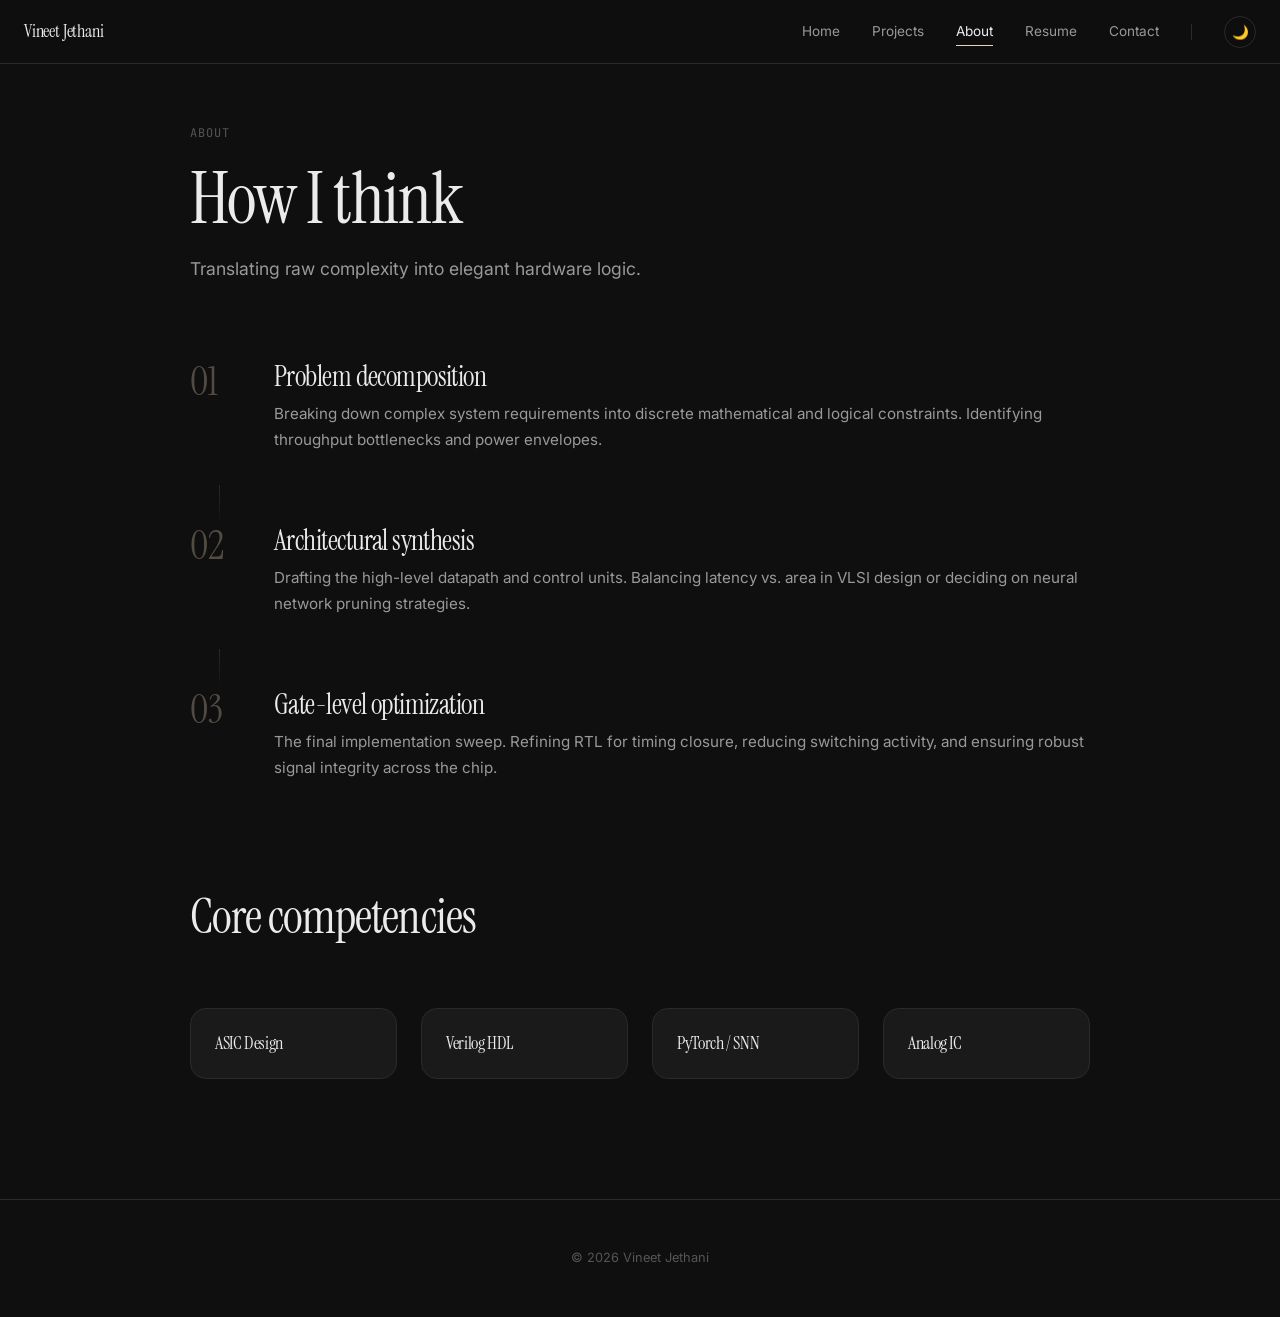
==== about.html @ 2c192f57 "Portfolio website — clean, minimal design with warm editorial aesthetic" ====
<!DOCTYPE html>
<html lang="en">
<head>
    <meta charset="UTF-8">
    <meta name="viewport" content="width=device-width, initial-scale=1.0">
    <title>About — Vineet Jethani</title>
    <meta name="description" content="How Vineet Jethani approaches hardware design — from problem decomposition to gate-level optimization.">
    <link rel="stylesheet" href="index.css">
</head>
<body>

    <!-- Navigation -->
    <nav class="site-nav">
        <a href="index.html" class="nav-name">Vineet Jethani</a>
        <button class="nav-hamburger" aria-label="Menu"><span></span><span></span><span></span></button>
        <div class="nav-links">
            <a href="index.html">Home</a>
            <a href="projects.html">Projects</a>
            <a href="about.html" class="active">About</a>
            <a href="javascript:void(0)" onclick="openResume()">Resume</a>
            <a href="contact.html">Contact</a>
            <div class="nav-divider"></div>
            <button class="theme-toggle" id="theme-icon" onclick="toggleTheme()">🌙</button>
        </div>
    </nav>
    <div class="nav-overlay"></div>

    <main class="container">
        <div class="paper-content" style="max-width: 900px;">

            <div class="page-header reveal">
                <span class="label">About</span>
                <h1>How I think</h1>
                <p>Translating raw complexity into elegant hardware logic.</p>
            </div>

            <!-- Process Steps -->
            <section class="reveal-stagger">
                <div class="step-card reveal">
                    <div class="step-number">01</div>
                    <div class="step-content">
                        <h3>Problem decomposition</h3>
                        <p>Breaking down complex system requirements into discrete mathematical and logical constraints. Identifying throughput bottlenecks and power envelopes.</p>
                    </div>
                </div>

                <div class="step-connector"></div>

                <div class="step-card reveal">
                    <div class="step-number">02</div>
                    <div class="step-content">
                        <h3>Architectural synthesis</h3>
                        <p>Drafting the high-level datapath and control units. Balancing latency vs. area in VLSI design or deciding on neural network pruning strategies.</p>
                    </div>
                </div>

                <div class="step-connector"></div>

                <div class="step-card reveal">
                    <div class="step-number">03</div>
                    <div class="step-content">
                        <h3>Gate-level optimization</h3>
                        <p>The final implementation sweep. Refining RTL for timing closure, reducing switching activity, and ensuring robust signal integrity across the chip.</p>
                    </div>
                </div>
            </section>

            <!-- Competencies -->
            <section class="mt-section">
                <div class="section-header reveal">
                    <h2>Core competencies</h2>
                </div>
                <div class="grid grid-2 reveal-stagger" style="grid-template-columns: repeat(auto-fit, minmax(180px, 1fr));">
                    <div class="card reveal" style="padding: 24px;">
                        <h4>ASIC Design</h4>
                    </div>
                    <div class="card reveal" style="padding: 24px;">
                        <h4>Verilog HDL</h4>
                    </div>
                    <div class="card reveal" style="padding: 24px;">
                        <h4>PyTorch / SNN</h4>
                    </div>
                    <div class="card reveal" style="padding: 24px;">
                        <h4>Analog IC</h4>
                    </div>
                </div>
            </section>

        </div>
    </main>

    <!-- Footer -->
    <footer class="site-footer">
        <div class="container">
            <p>© 2026 Vineet Jethani</p>
        </div>
    </footer>

    <!-- Back to Top -->
    <button id="back-to-top" title="Back to Top">↑</button>

    <!-- Resume Modal -->
    <div id="resume-modal" class="modal-overlay" onclick="closeResume()">
        <div class="modal-content" onclick="event.stopPropagation()">
            <div class="modal-header">
                <h2>Resume</h2>
                <button class="close-modal" onclick="closeResume()">&times;</button>
            </div>
            <div class="modal-body">
                <aside class="resume-sidebar">
                    <div class="metric-card">
                        <div class="metric-label">University</div>
                        <div class="metric-value">NIT Surat</div>
                    </div>
                    <div class="metric-card">
                        <div class="metric-label">GPA</div>
                        <div class="metric-value">8.10 CGPA</div>
                    </div>
                    <div class="metric-card">
                        <div class="metric-label">Focus Areas</div>
                        <div class="metric-value">VLSI, Hardware ML, Neuromorphic SNN</div>
                    </div>
                    <div style="flex-grow: 1;"></div>
                    <div style="display: flex; flex-direction: column; gap: 10px;">
                        <button class="resume-btn btn-primary-modal" onclick="window.open('Vineet_Jethani.pdf')">Download PDF</button>
                        <button class="resume-btn btn-outline" onclick="window.print()">Print</button>
                    </div>
                </aside>
                <section class="resume-viewer" id="resume-viewer">
                    <div class="resume-loader" id="resume-loader">
                        <div class="loader-ring"></div>
                        <div class="loader-text" id="loader-status">Loading...</div>
                    </div>
                    <iframe src="Vineet_Jethani.pdf"></iframe>
                </section>
            </div>
        </div>
    </div>

    <script src="script.js"></script>
</body>
</html>
---- index.css ----
@import url('https://fonts.googleapis.com/css2?family=Instrument+Serif:ital@0;1&family=Inter:wght@300;400;500;600&family=JetBrains+Mono:wght@400;500&display=swap');

/* ==========================================================================
   DESIGN TOKENS
   ========================================================================== */
:root {
    --bg: #0f0f0f;
    --bg-elevated: #1a1a1a;
    --bg-subtle: #242424;
    --text: #ebebeb;
    --text-secondary: #999999;
    --text-muted: #555555;
    --accent: #e8d5b7;
    --accent-hover: #f0e2cc;
    --border: #2a2a2a;

    --font-heading: 'Instrument Serif', Georgia, serif;
    --font-body: 'Inter', -apple-system, sans-serif;
    --font-mono: 'JetBrains Mono', monospace;

    --ease-out: cubic-bezier(0.16, 1, 0.3, 1);
    --ease-smooth: cubic-bezier(0.4, 0, 0.2, 1);

    --max-width: 1200px;
    --gutter: 24px;
}

[data-theme="light"] {
    --bg: #f5f0eb;
    --bg-elevated: #ffffff;
    --bg-subtle: #e8e2db;
    --text: #1a1a1a;
    --text-secondary: #666666;
    --text-muted: #999999;
    --accent: #8b6f4e;
    --accent-hover: #6d5639;
    --border: #ddd5cb;
}

/* ==========================================================================
   RESET & BASE
   ========================================================================== */
*, *::before, *::after {
    margin: 0;
    padding: 0;
    box-sizing: border-box;
}

html {
    scroll-behavior: smooth;
    font-size: 16px;
    -webkit-font-smoothing: antialiased;
    -moz-osx-font-smoothing: grayscale;
}

body {
    background-color: var(--bg);
    color: var(--text);
    font-family: var(--font-body);
    line-height: 1.6;
    overflow-x: hidden;
    transition: background-color 0.5s var(--ease-smooth), color 0.5s var(--ease-smooth);
}

a {
    color: var(--accent);
    text-decoration: none;
    transition: color 0.3s var(--ease-smooth);
}

a:hover {
    color: var(--accent-hover);
}

img {
    max-width: 100%;
    display: block;
}

/* ==========================================================================
   LAYOUT
   ========================================================================== */
.container {
    max-width: var(--max-width);
    margin: 0 auto;
    padding: 0 var(--gutter);
}

.page-section {
    padding: clamp(80px, 12vh, 140px) 0;
}

.page-header {
    margin-bottom: clamp(48px, 6vw, 80px);
}

.page-header .label {
    font-family: var(--font-mono);
    font-size: 0.75rem;
    letter-spacing: 0.08em;
    text-transform: uppercase;
    color: var(--text-muted);
    margin-bottom: 16px;
    display: block;
}

.page-header h1 {
    font-family: var(--font-heading);
    font-size: clamp(2.5rem, 6vw, 4.5rem);
    font-weight: 400;
    line-height: 1.1;
    letter-spacing: -0.02em;
    color: var(--text);
}

.page-header p {
    font-size: 1.1rem;
    color: var(--text-secondary);
    margin-top: 16px;
    max-width: 560px;
    line-height: 1.7;
}

/* ==========================================================================
   GRID
   ========================================================================== */
.grid {
    display: grid;
    gap: clamp(16px, 2vw, 24px);
}

.grid-2 { grid-template-columns: repeat(2, 1fr); }
.grid-3 { grid-template-columns: repeat(3, 1fr); }
.grid-12 { grid-template-columns: repeat(12, 1fr); }

.col-span-4 { grid-column: span 4; }
.col-span-5 { grid-column: span 5; }
.col-span-6 { grid-column: span 6; }
.col-span-7 { grid-column: span 7; }
.col-span-8 { grid-column: span 8; }
.col-span-12 { grid-column: span 12; }

@media (max-width: 768px) {
    .grid-2, .grid-3 { grid-template-columns: 1fr; }
    .grid-12 { grid-template-columns: 1fr; }
    [class*="col-span-"] { grid-column: span 1; }
}

/* ==========================================================================
   TYPOGRAPHY
   ========================================================================== */
h1, h2, h3, h4 {
    font-family: var(--font-heading);
    font-weight: 400;
    line-height: 1.15;
    letter-spacing: -0.02em;
}

h2 {
    font-size: clamp(2rem, 4vw, 3rem);
}

h3 {
    font-size: clamp(1.3rem, 2.5vw, 1.75rem);
}

h4 {
    font-size: 1.15rem;
}

.mono {
    font-family: var(--font-mono);
    font-size: 0.8rem;
    letter-spacing: 0.02em;
}

/* ==========================================================================
   NAVIGATION — Fixed top bar
   ========================================================================== */
.site-nav {
    position: fixed;
    top: 0;
    left: 0;
    right: 0;
    z-index: 1000;
    padding: 0 var(--gutter);
    height: 64px;
    display: flex;
    align-items: center;
    justify-content: space-between;
    background: rgba(15, 15, 15, 0.85);
    backdrop-filter: blur(12px);
    -webkit-backdrop-filter: blur(12px);
    border-bottom: 1px solid var(--border);
    transition: background 0.5s var(--ease-smooth), border-color 0.5s var(--ease-smooth);
}

[data-theme="light"] .site-nav {
    background: rgba(245, 240, 235, 0.85);
}

.nav-name {
    font-family: var(--font-heading);
    font-size: 1.15rem;
    color: var(--text);
    text-decoration: none;
    letter-spacing: -0.01em;
}

.nav-name:hover {
    color: var(--text);
}

.nav-links {
    display: flex;
    align-items: center;
    gap: 32px;
}

.nav-links a {
    font-size: 0.85rem;
    color: var(--text-secondary);
    text-decoration: none;
    position: relative;
    padding: 4px 0;
    transition: color 0.3s var(--ease-smooth);
}

.nav-links a::after {
    content: '';
    position: absolute;
    bottom: 0;
    left: 0;
    width: 0;
    height: 1px;
    background: var(--accent);
    transition: width 0.4s var(--ease-out);
}

.nav-links a:hover,
.nav-links a.active {
    color: var(--text);
}

.nav-links a:hover::after,
.nav-links a.active::after {
    width: 100%;
}

.nav-divider {
    width: 1px;
    height: 16px;
    background: var(--border);
}

.theme-toggle {
    background: none;
    border: 1px solid var(--border);
    color: var(--text-secondary);
    width: 32px;
    height: 32px;
    border-radius: 50%;
    cursor: pointer;
    display: flex;
    align-items: center;
    justify-content: center;
    font-size: 0.85rem;
    transition: border-color 0.3s, color 0.3s;
}

.theme-toggle:hover {
    border-color: var(--accent);
    color: var(--text);
}

/* Hamburger button */
.nav-hamburger {
    display: none;
    background: none;
    border: none;
    cursor: pointer;
    padding: 8px;
    z-index: 1002;
}

.nav-hamburger span {
    display: block;
    width: 20px;
    height: 2px;
    background: var(--text);
    margin: 5px 0;
    transition: transform 0.3s var(--ease-out), opacity 0.3s;
    border-radius: 2px;
}

.nav-hamburger.active span:nth-child(1) {
    transform: rotate(45deg) translate(5px, 5px);
}
.nav-hamburger.active span:nth-child(2) {
    opacity: 0;
}
.nav-hamburger.active span:nth-child(3) {
    transform: rotate(-45deg) translate(5px, -5px);
}

/* Mobile nav */
@media (max-width: 768px) {
    .nav-hamburger {
        display: block;
    }

    .nav-links {
        position: fixed;
        top: 0;
        right: -100%;
        width: 280px;
        height: 100vh;
        background: var(--bg);
        border-left: 1px solid var(--border);
        flex-direction: column;
        align-items: flex-start;
        padding: 80px 32px 32px;
        gap: 0;
        transition: right 0.4s var(--ease-out);
        z-index: 1001;
    }

    .nav-links.open {
        right: 0;
    }

    .nav-links a {
        font-size: 1rem;
        padding: 14px 0;
        width: 100%;
        border-bottom: 1px solid var(--border);
    }

    .nav-links a::after {
        display: none;
    }

    .nav-divider {
        display: none;
    }

    .theme-toggle {
        margin-top: 16px;
    }

    /* Overlay */
    .nav-overlay {
        position: fixed;
        inset: 0;
        background: rgba(0, 0, 0, 0.5);
        z-index: 1000;
        opacity: 0;
        pointer-events: none;
        transition: opacity 0.3s;
    }

    .nav-overlay.active {
        opacity: 1;
        pointer-events: auto;
    }
}

/* ==========================================================================
   CARDS
   ========================================================================== */
.card {
    background: var(--bg-elevated);
    border: 1px solid var(--border);
    border-radius: 16px;
    padding: clamp(24px, 3vw, 40px);
    transition: border-color 0.4s var(--ease-smooth), transform 0.5s var(--ease-out), box-shadow 0.4s var(--ease-smooth);
    position: relative;
}

.card:hover {
    border-color: var(--accent);
    transform: translateY(-4px);
    box-shadow: 0 20px 60px rgba(0, 0, 0, 0.15);
}

.card-link {
    text-decoration: none;
    color: inherit;
    display: block;
}

.card-link:hover {
    color: inherit;
}

.card .card-label {
    font-family: var(--font-mono);
    font-size: 0.7rem;
    letter-spacing: 0.08em;
    text-transform: uppercase;
    color: var(--text-muted);
    margin-bottom: 16px;
}

.card h3 {
    margin-bottom: 12px;
}

.card p {
    color: var(--text-secondary);
    font-size: 0.95rem;
    line-height: 1.7;
}

.card-arrow {
    display: inline-flex;
    align-items: center;
    gap: 6px;
    font-size: 0.85rem;
    color: var(--accent);
    margin-top: 24px;
    transition: gap 0.3s var(--ease-out);
}

.card:hover .card-arrow {
    gap: 12px;
}

/* Featured card (large) */
.card-featured {
    min-height: 400px;
    display: flex;
    flex-direction: column;
    justify-content: flex-end;
}

/* Stat row inside cards */
.stat-row {
    display: flex;
    gap: clamp(24px, 3vw, 48px);
    margin-top: 24px;
    padding-top: 20px;
    border-top: 1px solid var(--border);
}

.stat-item {
    display: flex;
    flex-direction: column;
    gap: 4px;
}

.stat-label {
    font-family: var(--font-mono);
    font-size: 0.65rem;
    letter-spacing: 0.08em;
    text-transform: uppercase;
    color: var(--text-muted);
}

.stat-value {
    font-family: var(--font-mono);
    font-size: 0.85rem;
    color: var(--accent);
}

/* ==========================================================================
   PROFILE
   ========================================================================== */
.profile-image {
    width: 100%;
    aspect-ratio: 1;
    border-radius: 16px;
    overflow: hidden;
    border: 1px solid var(--border);
}

.profile-image img {
    width: 100%;
    height: 100%;
    object-fit: cover;
    transition: transform 0.8s var(--ease-out), filter 0.6s var(--ease-smooth);
    filter: grayscale(30%);
}

.profile-image:hover img {
    transform: scale(1.05);
    filter: grayscale(0%);
}

/* ==========================================================================
   HERO (Index page)
   ========================================================================== */
.hero {
    min-height: 100vh;
    display: flex;
    align-items: center;
    padding-top: 64px; /* nav height */
}

.hero-content {
    width: 100%;
}

.hero h1 {
    font-family: var(--font-heading);
    font-size: clamp(3rem, 8vw, 5.5rem);
    font-weight: 400;
    line-height: 1.05;
    letter-spacing: -0.03em;
    margin-bottom: 24px;
}

.hero h1 em {
    font-style: italic;
    color: var(--accent);
}

.hero-subtitle {
    font-size: 1.15rem;
    color: var(--text-secondary);
    max-width: 480px;
    line-height: 1.7;
    margin-bottom: 40px;
}

.hero-meta {
    display: flex;
    gap: clamp(32px, 4vw, 64px);
    flex-wrap: wrap;
}

.hero-meta-item {
    display: flex;
    flex-direction: column;
    gap: 4px;
}

.hero-meta-label {
    font-family: var(--font-mono);
    font-size: 0.7rem;
    letter-spacing: 0.06em;
    text-transform: uppercase;
    color: var(--text-muted);
}

.hero-meta-value {
    font-size: 0.95rem;
    color: var(--text);
}

.hero-meta-value a {
    color: var(--accent);
    text-decoration: underline;
    text-underline-offset: 3px;
}

/* ==========================================================================
   SECTION HEADERS
   ========================================================================== */
.section-header {
    margin-bottom: clamp(40px, 5vw, 64px);
}

.section-header h2 {
    font-family: var(--font-heading);
    margin-bottom: 8px;
}

.section-header p {
    color: var(--text-secondary);
    max-width: 480px;
}

/* Section divider */
.section-divider {
    width: 0;
    height: 1px;
    background: var(--border);
    margin: 0 auto;
    transition: width 1.2s var(--ease-out);
}

.section-divider.visible {
    width: 100%;
}

/* ==========================================================================
   SCROLL REVEAL ANIMATIONS
   ========================================================================== */
.reveal {
    opacity: 0;
    transform: translateY(30px);
    transition: opacity 0.8s var(--ease-out), transform 0.8s var(--ease-out);
}

.reveal.visible {
    opacity: 1;
    transform: translateY(0);
}

/* Stagger children */
.reveal-stagger > .reveal:nth-child(1) { transition-delay: 0s; }
.reveal-stagger > .reveal:nth-child(2) { transition-delay: 0.1s; }
.reveal-stagger > .reveal:nth-child(3) { transition-delay: 0.2s; }
.reveal-stagger > .reveal:nth-child(4) { transition-delay: 0.3s; }
.reveal-stagger > .reveal:nth-child(5) { transition-delay: 0.4s; }
.reveal-stagger > .reveal:nth-child(6) { transition-delay: 0.5s; }

/* Hero text scramble container */
.scramble-text {
    display: inline-block;
}

/* ==========================================================================
   CTA / BUTTONS
   ========================================================================== */
.btn {
    display: inline-flex;
    align-items: center;
    gap: 8px;
    font-family: var(--font-body);
    font-size: 0.9rem;
    font-weight: 500;
    padding: 14px 32px;
    border-radius: 100px;
    border: 1px solid var(--border);
    background: transparent;
    color: var(--text);
    cursor: pointer;
    text-decoration: none;
    transition: all 0.4s var(--ease-out);
}

.btn:hover {
    border-color: var(--accent);
    color: var(--accent);
    transform: translateY(-2px);
}

.btn-primary {
    background: var(--accent);
    border-color: var(--accent);
    color: #0f0f0f;
}

.btn-primary:hover {
    background: var(--accent-hover);
    border-color: var(--accent-hover);
    color: #0f0f0f;
    transform: translateY(-2px);
}

/* ==========================================================================
   CONTACT FORM
   ========================================================================== */
.contact-grid {
    display: grid;
    grid-template-columns: 1fr 1.5fr;
    gap: clamp(40px, 5vw, 80px);
    align-items: start;
}

@media (max-width: 768px) {
    .contact-grid { grid-template-columns: 1fr; }
}

.contact-links {
    display: flex;
    flex-direction: column;
    gap: 16px;
}

.contact-link {
    display: flex;
    align-items: center;
    gap: 12px;
    color: var(--text-secondary);
    font-size: 0.9rem;
    padding: 12px 0;
    border-bottom: 1px solid var(--border);
    transition: color 0.3s, border-color 0.3s;
}

.contact-link:hover {
    color: var(--accent);
    border-color: var(--accent);
}

.contact-link svg {
    width: 18px;
    height: 18px;
    fill: currentColor;
    flex-shrink: 0;
}

.contact-form {
    display: flex;
    flex-direction: column;
    gap: 16px;
}

.contact-form input,
.contact-form textarea {
    background: var(--bg-elevated);
    border: 1px solid var(--border);
    border-radius: 12px;
    padding: 16px 20px;
    font-family: var(--font-body);
    font-size: 0.9rem;
    color: var(--text);
    outline: none;
    transition: border-color 0.3s var(--ease-smooth);
    width: 100%;
}

.contact-form input::placeholder,
.contact-form textarea::placeholder {
    color: var(--text-muted);
}

.contact-form input:focus,
.contact-form textarea:focus {
    border-color: var(--accent);
}

.contact-form textarea {
    min-height: 140px;
    resize: vertical;
}

.contact-form button {
    align-self: flex-start;
}

/* ==========================================================================
   FOOTER
   ========================================================================== */
.site-footer {
    padding: 48px 0;
    border-top: 1px solid var(--border);
    text-align: center;
}

.site-footer p {
    font-size: 0.8rem;
    color: var(--text-muted);
}

/* ==========================================================================
   MODAL (Resume)
   ========================================================================== */
.modal-overlay {
    position: fixed;
    inset: 0;
    background: rgba(0, 0, 0, 0.7);
    backdrop-filter: blur(8px);
    z-index: 3000;
    display: grid;
    place-items: center;
    opacity: 0;
    pointer-events: none;
    transition: opacity 0.4s var(--ease-smooth);
}

.modal-overlay.active {
    opacity: 1;
    pointer-events: auto;
}

.modal-content {
    background: var(--bg);
    width: 92vw;
    max-width: 1100px;
    height: 85vh;
    border-radius: 16px;
    border: 1px solid var(--border);
    display: flex;
    flex-direction: column;
    overflow: hidden;
    transform: scale(0.96) translateY(20px);
    transition: transform 0.5s var(--ease-out);
}

.modal-overlay.active .modal-content {
    transform: scale(1) translateY(0);
}

.modal-header {
    padding: 20px 28px;
    border-bottom: 1px solid var(--border);
    display: flex;
    justify-content: space-between;
    align-items: center;
}

.modal-header h2 {
    font-size: 1.1rem;
    font-family: var(--font-heading);
}

.close-modal {
    background: none;
    border: none;
    color: var(--text-secondary);
    font-size: 1.5rem;
    cursor: pointer;
    padding: 4px 8px;
    transition: color 0.3s;
}

.close-modal:hover {
    color: var(--text);
}

.modal-body {
    flex: 1;
    display: flex;
    overflow: hidden;
}

.resume-sidebar {
    width: 280px;
    padding: 28px;
    border-right: 1px solid var(--border);
    background: var(--bg-elevated);
    display: flex;
    flex-direction: column;
    gap: 20px;
}

.metric-card {
    display: flex;
    flex-direction: column;
    gap: 4px;
}

.metric-label {
    font-family: var(--font-mono);
    font-size: 0.65rem;
    letter-spacing: 0.06em;
    text-transform: uppercase;
    color: var(--text-muted);
}

.metric-value {
    font-size: 0.95rem;
    color: var(--text);
}

.resume-viewer {
    flex: 1;
    background: var(--bg-subtle);
    position: relative;
}

.resume-viewer iframe {
    width: 100%;
    height: 100%;
    border: none;
}

.resume-loader {
    position: absolute;
    inset: 0;
    display: flex;
    flex-direction: column;
    align-items: center;
    justify-content: center;
    gap: 16px;
    background: var(--bg-subtle);
    z-index: 2;
    transition: opacity 0.5s;
}

.loader-ring {
    width: 32px;
    height: 32px;
    border: 2px solid var(--border);
    border-top-color: var(--accent);
    border-radius: 50%;
    animation: spin 0.8s linear infinite;
}

@keyframes spin {
    to { transform: rotate(360deg); }
}

.loader-text {
    font-family: var(--font-mono);
    font-size: 0.75rem;
    color: var(--text-muted);
}

.resume-btn {
    padding: 12px 20px;
    border-radius: 10px;
    font-family: var(--font-body);
    font-size: 0.85rem;
    cursor: pointer;
    transition: all 0.3s;
    width: 100%;
    text-align: center;
}

.btn-primary-modal {
    background: var(--accent);
    border: 1px solid var(--accent);
    color: #0f0f0f;
}

.btn-primary-modal:hover {
    background: var(--accent-hover);
}

.btn-outline {
    background: transparent;
    border: 1px solid var(--border);
    color: var(--text-secondary);
}

.btn-outline:hover {
    border-color: var(--accent);
    color: var(--text);
}

@media (max-width: 800px) {
    .modal-body { flex-direction: column-reverse; }
    .resume-sidebar { width: 100%; height: auto; border-right: none; border-top: 1px solid var(--border); }
}

/* ==========================================================================
   BACK TO TOP
   ========================================================================== */
#back-to-top {
    position: fixed;
    bottom: 32px;
    right: 32px;
    z-index: 900;
    background: var(--bg-elevated);
    border: 1px solid var(--border);
    color: var(--text-secondary);
    width: 44px;
    height: 44px;
    border-radius: 50%;
    cursor: pointer;
    font-size: 1rem;
    display: flex;
    align-items: center;
    justify-content: center;
    opacity: 0;
    transform: translateY(10px);
    transition: opacity 0.4s, transform 0.4s, border-color 0.3s;
    pointer-events: none;
}

#back-to-top.visible {
    opacity: 1;
    transform: translateY(0);
    pointer-events: auto;
}

#back-to-top:hover {
    border-color: var(--accent);
    color: var(--text);
}

/* ==========================================================================
   PAPER/PROJECT DETAIL PAGES
   ========================================================================== */
.paper-content {
    max-width: 800px;
    margin: 0 auto;
    padding-top: calc(64px + 60px);
    padding-bottom: 120px;
}

.paper-content .back-link {
    font-size: 0.85rem;
    color: var(--text-muted);
    margin-bottom: 40px;
    display: inline-block;
    transition: color 0.3s;
}

.paper-content .back-link:hover {
    color: var(--accent);
}

.paper-header {
    margin-bottom: 56px;
}

.paper-header h1 {
    font-family: var(--font-heading);
    font-size: clamp(2.2rem, 5vw, 3.2rem);
    font-weight: 400;
    line-height: 1.1;
    margin-bottom: 16px;
}

.paper-header p {
    color: var(--text-secondary);
    font-size: 1rem;
}

.paper-section {
    margin-bottom: 48px;
}

.paper-section h2 {
    font-family: var(--font-heading);
    font-size: 1.35rem;
    margin-bottom: 20px;
    padding-bottom: 12px;
    border-bottom: 1px solid var(--border);
    color: var(--text);
}

.paper-section p {
    font-size: 1.05rem;
    line-height: 1.8;
    color: var(--text-secondary);
    margin-bottom: 16px;
}

/* Data table */
.data-table {
    width: 100%;
    border-collapse: collapse;
    margin-top: 24px;
}

.data-table th,
.data-table td {
    text-align: left;
    padding: 14px 0;
    border-bottom: 1px solid var(--border);
    font-size: 0.9rem;
}

.data-table th {
    font-family: var(--font-mono);
    font-size: 0.7rem;
    letter-spacing: 0.06em;
    text-transform: uppercase;
    color: var(--text-muted);
}

.data-table .highlight {
    color: var(--accent);
}

/* Diagram box */
.diagram-box {
    background: var(--bg-elevated);
    border: 1px solid var(--border);
    border-radius: 12px;
    padding: 40px;
    text-align: center;
    margin-bottom: 24px;
}

.diagram-label {
    font-family: var(--font-mono);
    font-size: 0.7rem;
    color: var(--text-muted);
    margin-bottom: 24px;
}

.diagram-flow {
    display: flex;
    justify-content: center;
    align-items: center;
    gap: 16px;
    flex-wrap: wrap;
}

.diagram-node {
    padding: 14px 20px;
    border: 1px solid var(--border);
    border-radius: 8px;
    font-size: 0.85rem;
    color: var(--text-secondary);
}

.diagram-node.active {
    border-color: var(--accent);
    color: var(--accent);
}

.diagram-connector {
    width: 32px;
    height: 1px;
    background: var(--border);
}

/* Result cards (small stat cards) */
.result-cards {
    display: grid;
    grid-template-columns: repeat(auto-fit, minmax(150px, 1fr));
    gap: 16px;
}

.result-card {
    background: var(--bg-elevated);
    border: 1px solid var(--border);
    border-radius: 12px;
    padding: 20px;
    text-align: center;
}

.result-card .label {
    font-family: var(--font-mono);
    font-size: 0.6rem;
    letter-spacing: 0.06em;
    text-transform: uppercase;
    color: var(--text-muted);
    margin-bottom: 8px;
}

.result-card .value {
    font-size: 1.3rem;
    color: var(--accent);
    font-family: var(--font-heading);
}

/* ==========================================================================
   PUBLICATIONS
   ========================================================================== */
.pub-card {
    border-left: 2px solid var(--accent);
    padding-left: clamp(20px, 3vw, 40px);
    margin-bottom: 48px;
}

.pub-meta {
    font-family: var(--font-mono);
    font-size: 0.75rem;
    color: var(--text-muted);
    text-transform: uppercase;
    letter-spacing: 0.04em;
    margin-bottom: 12px;
}

.pub-title {
    font-family: var(--font-heading);
    font-size: 1.4rem;
    margin-bottom: 12px;
}

.pub-abstract {
    color: var(--text-secondary);
    font-size: 0.95rem;
    line-height: 1.7;
    margin-bottom: 16px;
}

.pub-actions {
    display: flex;
    gap: 16px;
    align-items: center;
}

.pub-actions a,
.pub-actions button {
    font-size: 0.8rem;
}

.bibtex-btn {
    background: none;
    border: 1px solid var(--border);
    color: var(--text-muted);
    padding: 6px 14px;
    border-radius: 6px;
    font-family: var(--font-mono);
    font-size: 0.7rem;
    cursor: pointer;
    transition: all 0.3s;
}

.bibtex-btn:hover {
    border-color: var(--accent);
    color: var(--accent);
}

/* ==========================================================================
   SKILLS
   ========================================================================== */
.skill-group {
    margin-bottom: 40px;
}

.skill-group h2 {
    font-family: var(--font-heading);
    font-size: 1.25rem;
    margin-bottom: 20px;
    padding-left: 16px;
    border-left: 2px solid var(--accent);
}

.skill-tags {
    display: flex;
    flex-wrap: wrap;
    gap: 10px;
}

.skill-tag {
    background: var(--bg-elevated);
    border: 1px solid var(--border);
    padding: 10px 20px;
    border-radius: 8px;
    font-size: 0.85rem;
    color: var(--text-secondary);
    transition: border-color 0.3s, color 0.3s, transform 0.3s;
}

.skill-tag:hover {
    border-color: var(--accent);
    color: var(--text);
    transform: translateY(-2px);
}

/* ==========================================================================
   ABOUT / PROCESS STEPS
   ========================================================================== */
.step-card {
    display: grid;
    grid-template-columns: 60px 1fr;
    gap: 24px;
    align-items: start;
    margin-bottom: 32px;
}

.step-number {
    font-family: var(--font-heading);
    font-size: 2.5rem;
    color: var(--accent);
    opacity: 0.3;
    line-height: 1;
}

.step-content h3 {
    margin-bottom: 8px;
}

.step-content p {
    color: var(--text-secondary);
    font-size: 0.95rem;
    line-height: 1.7;
}

.step-connector {
    width: 1px;
    height: 40px;
    background: linear-gradient(to bottom, var(--border), transparent);
    margin-left: 29px;
}

/* ==========================================================================
   ARCHITECTURE NODES
   ========================================================================== */
.arch-nodes {
    display: flex;
    flex-wrap: wrap;
    justify-content: center;
    gap: 20px;
    padding: 60px 20px;
}

.arch-node {
    background: var(--bg-elevated);
    border: 1px solid var(--border);
    border-radius: 12px;
    padding: 24px 32px;
    text-align: center;
    transition: border-color 0.3s, transform 0.4s var(--ease-out);
    min-width: 160px;
}

.arch-node:hover {
    border-color: var(--accent);
    transform: translateY(-4px);
}

.arch-node .node-label {
    font-family: var(--font-mono);
    font-size: 0.6rem;
    text-transform: uppercase;
    letter-spacing: 0.06em;
    color: var(--text-muted);
    margin-bottom: 8px;
}

.arch-connector {
    display: flex;
    align-items: center;
    color: var(--border);
    font-size: 1.2rem;
}

/* ==========================================================================
   LAB EXPERIMENTS
   ========================================================================== */
.lab-card {
    background: var(--bg-elevated);
    border: 1px solid var(--border);
    border-radius: 12px;
    padding: 28px;
    transition: border-color 0.3s, transform 0.4s var(--ease-out);
}

.lab-card:hover {
    border-color: var(--accent);
    transform: translateY(-4px);
}

.lab-status {
    font-family: var(--font-mono);
    font-size: 0.65rem;
    text-transform: uppercase;
    letter-spacing: 0.06em;
    color: var(--accent);
    margin-bottom: 10px;
}

.lab-card h4 {
    margin-bottom: 8px;
}

.lab-card p {
    font-size: 0.9rem;
    color: var(--text-secondary);
    line-height: 1.6;
}

/* ==========================================================================
   CALLOUT SECTION (Philosophy quote)
   ========================================================================== */
.callout {
    text-align: center;
    padding: clamp(60px, 8vw, 100px) clamp(20px, 4vw, 60px);
    border: 1px dashed var(--border);
    border-radius: 16px;
    max-width: 800px;
    margin: 0 auto;
}

.callout h2 {
    font-family: var(--font-heading);
    font-size: clamp(1.8rem, 3.5vw, 2.5rem);
    margin-bottom: 16px;
    font-style: italic;
}

.callout p {
    color: var(--text-secondary);
    font-size: 1.05rem;
    line-height: 1.7;
    max-width: 600px;
    margin: 0 auto 24px;
}

/* ==========================================================================
   EXPERIENCE TIMELINE
   ========================================================================== */
.timeline {
    position: relative;
    padding-left: 32px;
}

.timeline::before {
    content: '';
    position: absolute;
    left: 0;
    top: 8px;
    bottom: 8px;
    width: 1px;
    background: var(--border);
}

.timeline-item {
    position: relative;
    padding-bottom: 36px;
}

.timeline-item:last-child {
    padding-bottom: 0;
}

.timeline-item::before {
    content: '';
    position: absolute;
    left: -36px;
    top: 8px;
    width: 9px;
    height: 9px;
    border-radius: 50%;
    background: var(--accent);
    border: 2px solid var(--bg);
    box-shadow: 0 0 0 2px var(--accent);
}

.timeline-date {
    font-family: var(--font-mono);
    font-size: 0.7rem;
    letter-spacing: 0.04em;
    text-transform: uppercase;
    color: var(--text-muted);
    margin-bottom: 6px;
}

.timeline-item h4 {
    margin-bottom: 4px;
}

.timeline-role {
    color: var(--accent);
    font-size: 0.85rem;
    margin-bottom: 8px;
}

.timeline-item p {
    font-size: 0.9rem;
    color: var(--text-secondary);
    line-height: 1.6;
}

/* ==========================================================================
   IMPACT STATS
   ========================================================================== */
.impact-stats {
    display: grid;
    grid-template-columns: repeat(4, 1fr);
    gap: 20px;
    text-align: center;
}

.impact-stat {
    padding: 32px 16px;
    border: 1px solid var(--border);
    border-radius: 12px;
    transition: border-color 0.3s, transform 0.4s var(--ease-out);
}

.impact-stat:hover {
    border-color: var(--accent);
    transform: translateY(-4px);
}

.impact-number {
    font-family: var(--font-heading);
    font-size: clamp(2rem, 4vw, 3rem);
    color: var(--accent);
    line-height: 1;
    margin-bottom: 8px;
}

.impact-label {
    font-size: 0.8rem;
    color: var(--text-secondary);
}

/* ==========================================================================
   ACHIEVEMENT BADGES
   ========================================================================== */
.achievements {
    display: grid;
    grid-template-columns: repeat(auto-fit, minmax(280px, 1fr));
    gap: 16px;
}

.achievement-card {
    display: flex;
    align-items: flex-start;
    gap: 16px;
    padding: 20px 24px;
    background: var(--bg-elevated);
    border: 1px solid var(--border);
    border-radius: 12px;
    transition: border-color 0.3s;
}

.achievement-card:hover {
    border-color: var(--accent);
}

.achievement-icon {
    font-size: 1.5rem;
    flex-shrink: 0;
    line-height: 1;
    margin-top: 2px;
}

.achievement-text h4 {
    font-size: 0.95rem;
    margin-bottom: 4px;
}

.achievement-text p {
    font-size: 0.8rem;
    color: var(--text-secondary);
    line-height: 1.5;
}

/* ==========================================================================
   AVAILABILITY BANNER
   ========================================================================== */
.availability-banner {
    display: inline-flex;
    align-items: center;
    gap: 8px;
    padding: 8px 16px;
    border: 1px solid var(--border);
    border-radius: 100px;
    font-size: 0.8rem;
    color: var(--text-secondary);
    margin-bottom: 24px;
}

.availability-dot {
    width: 8px;
    height: 8px;
    border-radius: 50%;
    background: #4ade80;
    animation: pulse-dot 2s ease-in-out infinite;
}

@keyframes pulse-dot {
    0%, 100% { opacity: 1; }
    50% { opacity: 0.4; }
}

/* ==========================================================================
   UTILITY
   ========================================================================== */
.mt-section { margin-top: clamp(80px, 12vh, 140px); }

.text-center { text-align: center; }

.spacer-nav { height: 64px; } /* push content below fixed nav */

/* ==========================================================================
   COMPREHENSIVE MOBILE RESPONSIVENESS
   ========================================================================== */

/* Tablet */
@media (max-width: 1024px) {
    :root {
        --gutter: 20px;
    }
    
    .hero h1 {
        font-size: clamp(2.5rem, 6vw, 4rem);
    }

    .impact-stats {
        grid-template-columns: repeat(2, 1fr);
    }
}

/* Mobile */
@media (max-width: 768px) {
    :root {
        --gutter: 16px;
    }

    .hero {
        min-height: auto;
        padding-top: calc(64px + 40px);
        padding-bottom: 60px;
    }

    .hero .grid-12 {
        display: flex;
        flex-direction: column;
        gap: 32px;
    }

    .hero .col-span-4 {
        max-width: 200px;
    }

    .hero h1 {
        font-size: clamp(2rem, 8vw, 3rem);
    }

    .hero-subtitle {
        font-size: 1rem;
    }

    .hero-meta {
        gap: 24px;
    }

    /* Grid overrides */
    .grid-12 {
        display: flex;
        flex-direction: column;
    }

    .grid-2, .grid-3 {
        grid-template-columns: 1fr;
    }

    [class*="col-span-"] {
        width: 100%;
    }

    /* Cards */
    .card {
        padding: 20px;
        border-radius: 12px;
    }

    .card-featured {
        min-height: auto;
    }

    .card:hover {
        transform: none; /* disable lift on touch */
    }

    .stat-row {
        gap: 16px;
        flex-wrap: wrap;
    }

    /* Section spacing */
    .page-section {
        padding: clamp(48px, 8vh, 80px) 0;
    }

    .section-header {
        margin-bottom: 32px;
    }

    /* Contact */
    .contact-grid {
        grid-template-columns: 1fr;
    }

    /* Callout */
    .callout {
        padding: 40px 20px;
    }

    .callout h2 {
        font-size: clamp(1.4rem, 5vw, 2rem);
    }

    /* Impact stats */
    .impact-stats {
        grid-template-columns: repeat(2, 1fr);
        gap: 12px;
    }

    .impact-stat {
        padding: 24px 12px;
    }

    /* Achievements */
    .achievements {
        grid-template-columns: 1fr;
    }

    /* Timeline */
    .timeline {
        padding-left: 24px;
    }

    /* Project detail pages */
    .paper-content {
        padding-top: calc(64px + 32px);
        padding-bottom: 80px;
    }

    .paper-header h1 {
        font-size: clamp(1.8rem, 6vw, 2.5rem);
    }

    .diagram-flow {
        flex-direction: column;
    }

    .diagram-connector {
        width: 1px;
        height: 24px;
    }

    .data-table {
        font-size: 0.8rem;
    }

    .data-table th,
    .data-table td {
        padding: 10px 8px 10px 0;
    }

    /* Modal */
    .modal-content {
        width: 100vw;
        height: 100vh;
        border-radius: 0;
    }

    .modal-body {
        flex-direction: column-reverse;
    }

    .resume-sidebar {
        width: 100%;
        height: auto;
        border-right: none;
        border-top: 1px solid var(--border);
        padding: 20px;
    }

    /* Architecture nodes */
    .arch-nodes {
        flex-direction: column;
        align-items: center;
    }

    .arch-connector {
        transform: rotate(90deg);
    }

    /* Results cards */
    .result-cards {
        grid-template-columns: 1fr !important;
    }

    /* Paper two-column grids */
    .paper-section .grid-2 {
        grid-template-columns: 1fr;
    }

    /* Back to top */
    #back-to-top {
        bottom: 20px;
        right: 20px;
        width: 40px;
        height: 40px;
    }

    /* Footer */
    .site-footer {
        padding: 32px 0;
    }

    /* Projects grid */
    .page-section .grid[style*="auto-fill"] {
        grid-template-columns: 1fr !important;
    }
}

/* Small phones */
@media (max-width: 400px) {
    .hero h1 {
        font-size: 1.8rem;
    }

    .hero-meta {
        flex-direction: column;
        gap: 16px;
    }

    .impact-stats {
        grid-template-columns: 1fr 1fr;
        gap: 8px;
    }

    .impact-stat {
        padding: 20px 8px;
    }

    .impact-number {
        font-size: 1.5rem;
    }

    .btn {
        padding: 12px 24px;
        font-size: 0.85rem;
    }

    .page-header h1 {
        font-size: clamp(1.6rem, 7vw, 2.2rem);
    }

    .skill-tags {
        gap: 8px;
    }

    .skill-tag {
        padding: 8px 14px;
        font-size: 0.8rem;
    }
}
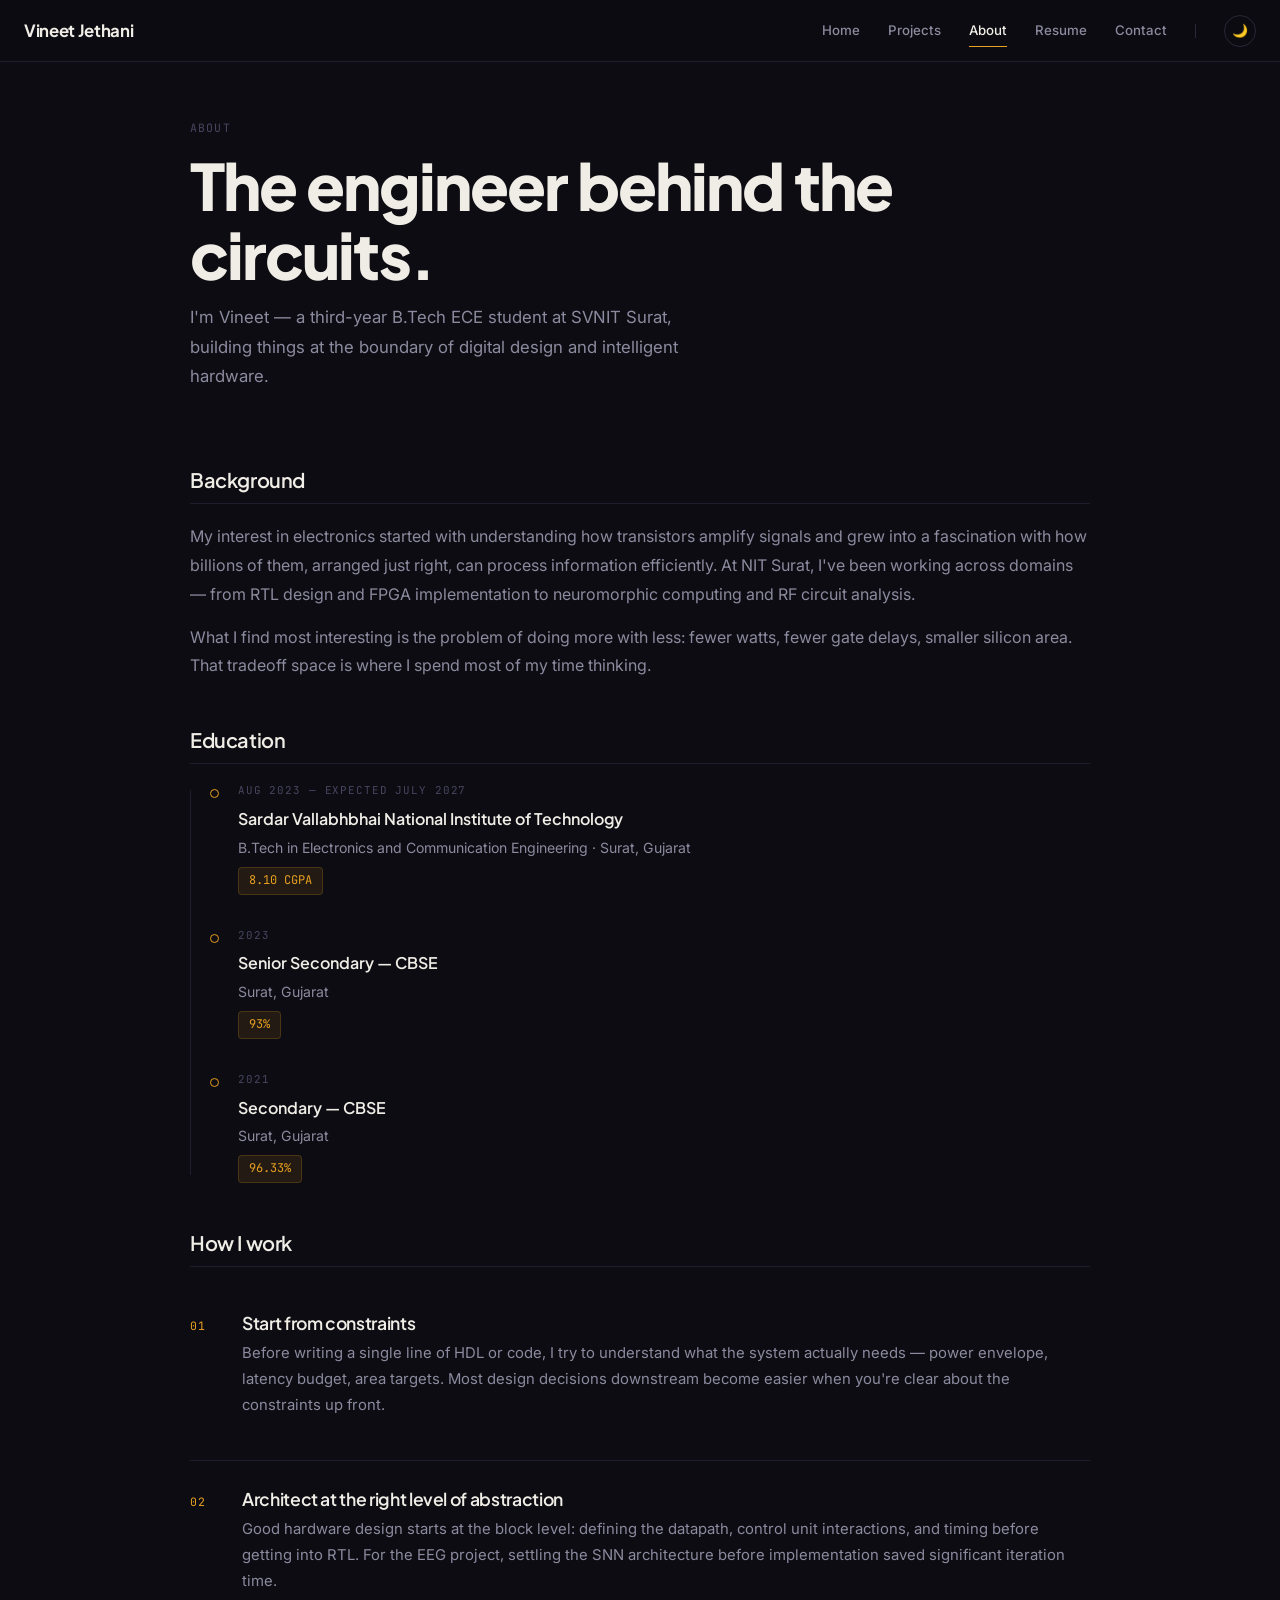
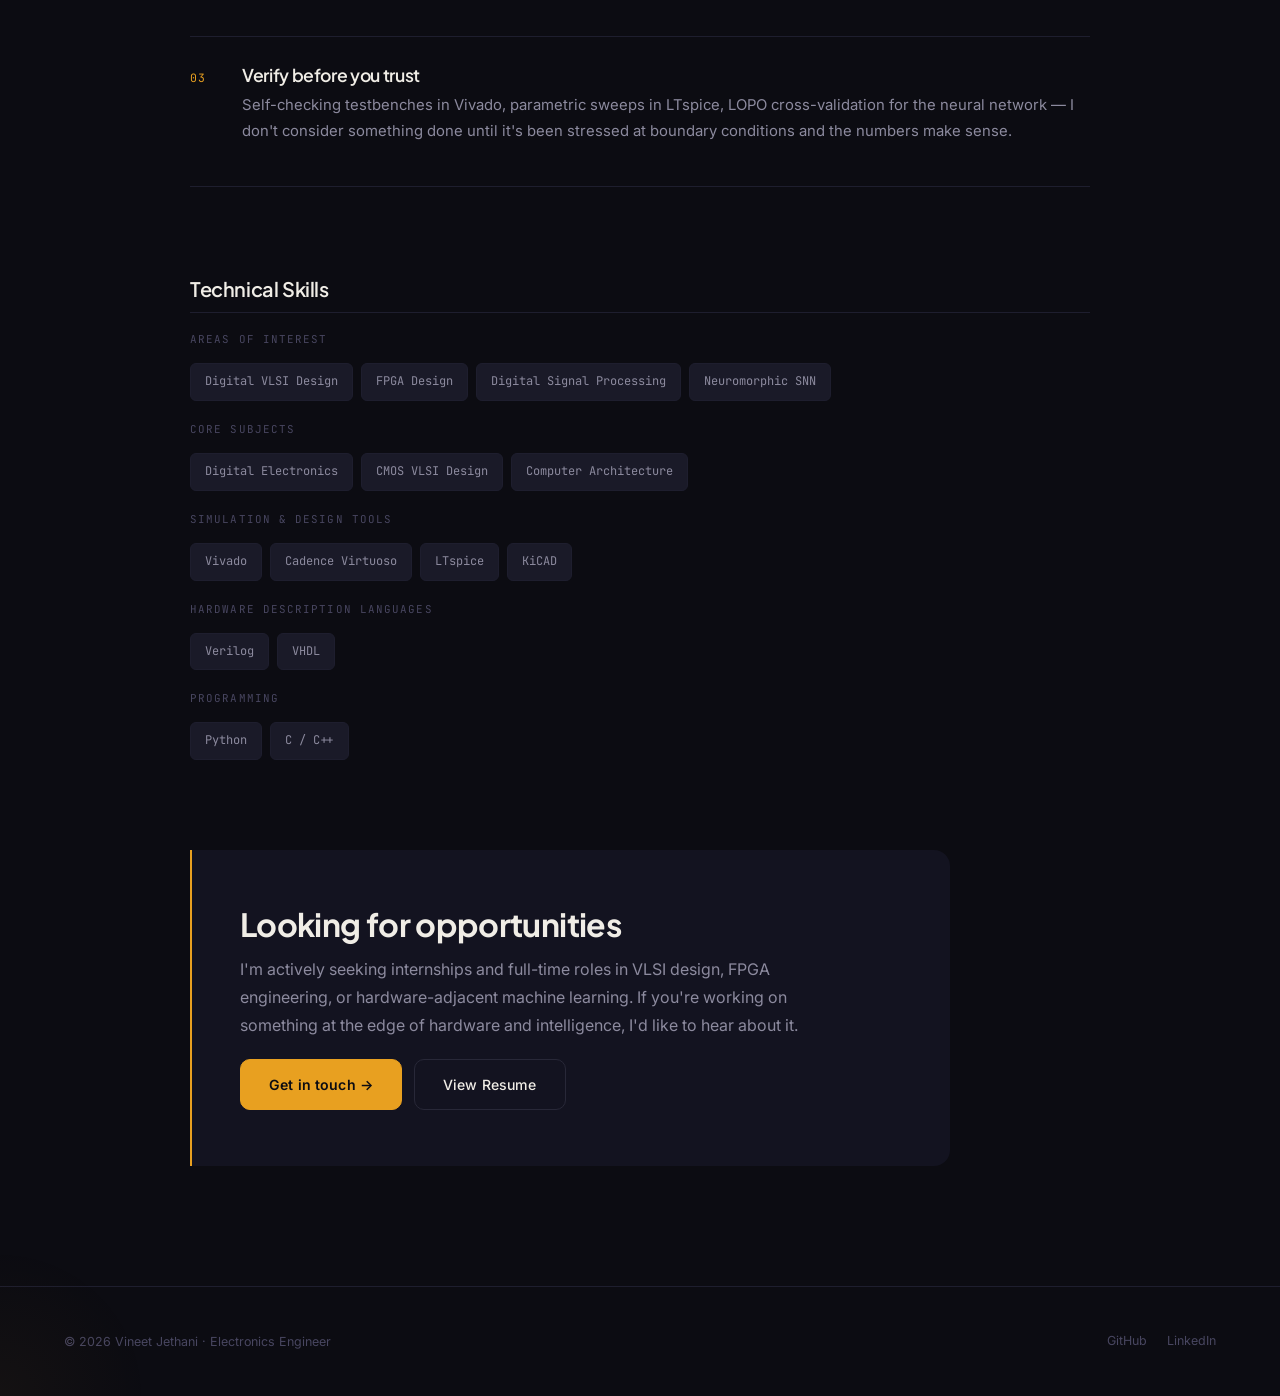
==== commit 468b0420: "redesign: Professional amber/gold aesthetic — human-made engineering portfolio - Replace AI-cliché t" ====
--- a/about.html
+++ b/about.html
@@ -4,12 +4,11 @@
     <meta charset="UTF-8">
     <meta name="viewport" content="width=device-width, initial-scale=1.0">
     <title>About — Vineet Jethani</title>
-    <meta name="description" content="How Vineet Jethani approaches hardware design — from problem decomposition to gate-level optimization.">
+    <meta name="description" content="Electronics and Communication Engineering student at NIT Surat — VLSI, FPGA design, neuromorphic computing, and digital signal processing.">
     <link rel="stylesheet" href="index.css">
 </head>
 <body>
 
-    <!-- Navigation -->
     <nav class="site-nav">
         <a href="index.html" class="nav-name">Vineet Jethani</a>
         <button class="nav-hamburger" aria-label="Menu"><span></span><span></span><span></span></button>
@@ -18,7 +17,7 @@
             <a href="projects.html">Projects</a>
             <a href="about.html" class="active">About</a>
             <a href="javascript:void(0)" onclick="openResume()">Resume</a>
-            <a href="contact.html">Contact</a>
+            <a href="index.html#contact">Contact</a>
             <div class="nav-divider"></div>
             <button class="theme-toggle" id="theme-icon" onclick="toggleTheme()">🌙</button>
         </div>
@@ -30,58 +29,134 @@
 
             <div class="page-header reveal">
                 <span class="label">About</span>
-                <h1>How I think</h1>
-                <p>Translating raw complexity into elegant hardware logic.</p>
-            </div>
-
-            <!-- Process Steps -->
-            <section class="reveal-stagger">
+                <h1>The engineer behind the circuits.</h1>
+                <p>I'm Vineet — a third-year B.Tech ECE student at SVNIT Surat, building things at the boundary of digital design and intelligent hardware.</p>
+            </div>
+
+            <!-- Bio -->
+            <section class="paper-section reveal">
+                <h2>Background</h2>
+                <p>My interest in electronics started with understanding how transistors amplify signals and grew into a fascination with how billions of them, arranged just right, can process information efficiently. At NIT Surat, I've been working across domains — from RTL design and FPGA implementation to neuromorphic computing and RF circuit analysis.</p>
+                <p>What I find most interesting is the problem of doing more with less: fewer watts, fewer gate delays, smaller silicon area. That tradeoff space is where I spend most of my time thinking.</p>
+            </section>
+
+            <!-- Education Timeline -->
+            <section class="paper-section reveal">
+                <h2>Education</h2>
+                <div class="timeline">
+
+                    <div class="timeline-item">
+                        <span class="timeline-year">Aug 2023 — Expected July 2027</span>
+                        <div class="timeline-title">Sardar Vallabhbhai National Institute of Technology</div>
+                        <div class="timeline-sub">B.Tech in Electronics and Communication Engineering · Surat, Gujarat</div>
+                        <span class="timeline-score">8.10 CGPA</span>
+                    </div>
+
+                    <div class="timeline-item">
+                        <span class="timeline-year">2023</span>
+                        <div class="timeline-title">Senior Secondary — CBSE</div>
+                        <div class="timeline-sub">Surat, Gujarat</div>
+                        <span class="timeline-score">93%</span>
+                    </div>
+
+                    <div class="timeline-item">
+                        <span class="timeline-year">2021</span>
+                        <div class="timeline-title">Secondary — CBSE</div>
+                        <div class="timeline-sub">Surat, Gujarat</div>
+                        <span class="timeline-score">96.33%</span>
+                    </div>
+
+                </div>
+            </section>
+
+            <!-- Process -->
+            <section class="paper-section reveal-stagger">
+                <h2>How I work</h2>
+
                 <div class="step-card reveal">
                     <div class="step-number">01</div>
                     <div class="step-content">
-                        <h3>Problem decomposition</h3>
-                        <p>Breaking down complex system requirements into discrete mathematical and logical constraints. Identifying throughput bottlenecks and power envelopes.</p>
-                    </div>
-                </div>
-
-                <div class="step-connector"></div>
+                        <h3>Start from constraints</h3>
+                        <p>Before writing a single line of HDL or code, I try to understand what the system actually needs — power envelope, latency budget, area targets. Most design decisions downstream become easier when you're clear about the constraints up front.</p>
+                    </div>
+                </div>
 
                 <div class="step-card reveal">
                     <div class="step-number">02</div>
                     <div class="step-content">
-                        <h3>Architectural synthesis</h3>
-                        <p>Drafting the high-level datapath and control units. Balancing latency vs. area in VLSI design or deciding on neural network pruning strategies.</p>
-                    </div>
-                </div>
-
-                <div class="step-connector"></div>
+                        <h3>Architect at the right level of abstraction</h3>
+                        <p>Good hardware design starts at the block level: defining the datapath, control unit interactions, and timing before getting into RTL. For the EEG project, settling the SNN architecture before implementation saved significant iteration time.</p>
+                    </div>
+                </div>
 
                 <div class="step-card reveal">
                     <div class="step-number">03</div>
                     <div class="step-content">
-                        <h3>Gate-level optimization</h3>
-                        <p>The final implementation sweep. Refining RTL for timing closure, reducing switching activity, and ensuring robust signal integrity across the chip.</p>
-                    </div>
-                </div>
-            </section>
-
-            <!-- Competencies -->
-            <section class="mt-section">
-                <div class="section-header reveal">
-                    <h2>Core competencies</h2>
-                </div>
-                <div class="grid grid-2 reveal-stagger" style="grid-template-columns: repeat(auto-fit, minmax(180px, 1fr));">
-                    <div class="card reveal" style="padding: 24px;">
-                        <h4>ASIC Design</h4>
-                    </div>
-                    <div class="card reveal" style="padding: 24px;">
-                        <h4>Verilog HDL</h4>
-                    </div>
-                    <div class="card reveal" style="padding: 24px;">
-                        <h4>PyTorch / SNN</h4>
-                    </div>
-                    <div class="card reveal" style="padding: 24px;">
-                        <h4>Analog IC</h4>
+                        <h3>Verify before you trust</h3>
+                        <p>Self-checking testbenches in Vivado, parametric sweeps in LTspice, LOPO cross-validation for the neural network — I don't consider something done until it's been stressed at boundary conditions and the numbers make sense.</p>
+                    </div>
+                </div>
+
+            </section>
+
+            <!-- Skills -->
+            <section class="paper-section reveal mt-section">
+                <h2>Technical Skills</h2>
+
+                <div class="skills-category" style="margin-bottom:20px;">
+                    <span class="skills-category-label">Areas of Interest</span>
+                    <div class="skill-tags">
+                        <span class="skill-tag">Digital VLSI Design</span>
+                        <span class="skill-tag">FPGA Design</span>
+                        <span class="skill-tag">Digital Signal Processing</span>
+                        <span class="skill-tag">Neuromorphic SNN</span>
+                    </div>
+                </div>
+
+                <div class="skills-category" style="margin-bottom:20px;">
+                    <span class="skills-category-label">Core Subjects</span>
+                    <div class="skill-tags">
+                        <span class="skill-tag">Digital Electronics</span>
+                        <span class="skill-tag">CMOS VLSI Design</span>
+                        <span class="skill-tag">Computer Architecture</span>
+                    </div>
+                </div>
+
+                <div class="skills-category" style="margin-bottom:20px;">
+                    <span class="skills-category-label">Simulation &amp; Design Tools</span>
+                    <div class="skill-tags">
+                        <span class="skill-tag">Vivado</span>
+                        <span class="skill-tag">Cadence Virtuoso</span>
+                        <span class="skill-tag">LTspice</span>
+                        <span class="skill-tag">KiCAD</span>
+                    </div>
+                </div>
+
+                <div class="skills-category" style="margin-bottom:20px;">
+                    <span class="skills-category-label">Hardware Description Languages</span>
+                    <div class="skill-tags">
+                        <span class="skill-tag">Verilog</span>
+                        <span class="skill-tag">VHDL</span>
+                    </div>
+                </div>
+
+                <div class="skills-category">
+                    <span class="skills-category-label">Programming</span>
+                    <div class="skill-tags">
+                        <span class="skill-tag">Python</span>
+                        <span class="skill-tag">C / C++</span>
+                    </div>
+                </div>
+            </section>
+
+            <!-- CTA -->
+            <section class="mt-section reveal">
+                <div class="callout">
+                    <h2>Looking for opportunities</h2>
+                    <p>I'm actively seeking internships and full-time roles in VLSI design, FPGA engineering, or hardware-adjacent machine learning. If you're working on something at the edge of hardware and intelligence, I'd like to hear about it.</p>
+                    <div style="display:flex; gap:12px; flex-wrap:wrap;">
+                        <a href="index.html#contact" class="btn btn-primary">Get in touch →</a>
+                        <a href="javascript:void(0)" onclick="openResume()" class="btn">View Resume</a>
                     </div>
                 </div>
             </section>
@@ -89,39 +164,35 @@
         </div>
     </main>
 
-    <!-- Footer -->
     <footer class="site-footer">
         <div class="container">
-            <p>© 2026 Vineet Jethani</p>
+            <div class="footer-inner">
+                <p>© 2026 Vineet Jethani · Electronics Engineer</p>
+                <div class="footer-links">
+                    <a href="https://github.com/vineet-hub7" target="_blank">GitHub</a>
+                    <a href="https://www.linkedin.com/in/heyvineet" target="_blank">LinkedIn</a>
+                </div>
+            </div>
         </div>
     </footer>
 
-    <!-- Back to Top -->
     <button id="back-to-top" title="Back to Top">↑</button>
 
     <!-- Resume Modal -->
     <div id="resume-modal" class="modal-overlay" onclick="closeResume()">
         <div class="modal-content" onclick="event.stopPropagation()">
             <div class="modal-header">
-                <h2>Resume</h2>
+                <h2>Resume — Vineet Jethani</h2>
                 <button class="close-modal" onclick="closeResume()">&times;</button>
             </div>
             <div class="modal-body">
                 <aside class="resume-sidebar">
-                    <div class="metric-card">
-                        <div class="metric-label">University</div>
-                        <div class="metric-value">NIT Surat</div>
-                    </div>
-                    <div class="metric-card">
-                        <div class="metric-label">GPA</div>
-                        <div class="metric-value">8.10 CGPA</div>
-                    </div>
-                    <div class="metric-card">
-                        <div class="metric-label">Focus Areas</div>
-                        <div class="metric-value">VLSI, Hardware ML, Neuromorphic SNN</div>
-                    </div>
-                    <div style="flex-grow: 1;"></div>
-                    <div style="display: flex; flex-direction: column; gap: 10px;">
+                    <div class="metric-card"><div class="metric-label">University</div><div class="metric-value">SVNIT Surat</div></div>
+                    <div class="metric-card"><div class="metric-label">Degree</div><div class="metric-value">B.Tech ECE</div></div>
+                    <div class="metric-card"><div class="metric-label">CGPA</div><div class="metric-value">8.10 / 10</div></div>
+                    <div class="metric-card"><div class="metric-label">Graduation</div><div class="metric-value">July 2027</div></div>
+                    <div style="flex-grow:1;"></div>
+                    <div style="display:flex; flex-direction:column; gap:10px;">
                         <button class="resume-btn btn-primary-modal" onclick="window.open('Vineet_Jethani.pdf')">Download PDF</button>
                         <button class="resume-btn btn-outline" onclick="window.print()">Print</button>
                     </div>
@@ -129,7 +200,7 @@
                 <section class="resume-viewer" id="resume-viewer">
                     <div class="resume-loader" id="resume-loader">
                         <div class="loader-ring"></div>
-                        <div class="loader-text" id="loader-status">Loading...</div>
+                        <div class="loader-text">Loading...</div>
                     </div>
                     <iframe src="Vineet_Jethani.pdf"></iframe>
                 </section>
--- a/index.css
+++ b/index.css
@@ -1,40 +1,51 @@
-@import url('https://fonts.googleapis.com/css2?family=Instrument+Serif:ital@0;1&family=Inter:wght@300;400;500;600&family=JetBrains+Mono:wght@400;500&display=swap');
+@import url('https://fonts.googleapis.com/css2?family=Plus+Jakarta+Sans:ital,wght@0,300;0,400;0,500;0,600;0,700;0,800;1,400&family=Inter:wght@300;400;500;600&family=JetBrains+Mono:wght@400;500&display=swap');
 
 /* ==========================================================================
    DESIGN TOKENS
    ========================================================================== */
 :root {
-    --bg: #0f0f0f;
-    --bg-elevated: #1a1a1a;
-    --bg-subtle: #242424;
-    --text: #ebebeb;
-    --text-secondary: #999999;
-    --text-muted: #555555;
-    --accent: #e8d5b7;
-    --accent-hover: #f0e2cc;
-    --border: #2a2a2a;
-
-    --font-heading: 'Instrument Serif', Georgia, serif;
-    --font-body: 'Inter', -apple-system, sans-serif;
-    --font-mono: 'JetBrains Mono', monospace;
+    --bg: #0C0C12;
+    --bg-elevated: #131320;
+    --bg-subtle: #1A1A28;
+    --bg-card: #111118;
+    --text: #F0EDE6;
+    --text-secondary: #8C8A9E;
+    --text-muted: #484660;
+    --accent: #E8A020;
+    --accent-dim: rgba(232, 160, 32, 0.10);
+    --accent-hover: #F5B840;
+    --accent-blue: #4C7EF5;
+    --border: #1E1E2E;
+    --border-light: #282838;
+    --success: #4EBA7A;
+
+    --font-heading: 'Plus Jakarta Sans', system-ui, -apple-system, sans-serif;
+    --font-body: 'Inter', system-ui, -apple-system, sans-serif;
+    --font-mono: 'JetBrains Mono', 'Fira Code', monospace;
 
     --ease-out: cubic-bezier(0.16, 1, 0.3, 1);
     --ease-smooth: cubic-bezier(0.4, 0, 0.2, 1);
+    --ease-spring: cubic-bezier(0.34, 1.56, 0.64, 1);
 
     --max-width: 1200px;
     --gutter: 24px;
+    --radius: 10px;
+    --radius-lg: 16px;
 }
 
 [data-theme="light"] {
-    --bg: #f5f0eb;
-    --bg-elevated: #ffffff;
-    --bg-subtle: #e8e2db;
-    --text: #1a1a1a;
-    --text-secondary: #666666;
-    --text-muted: #999999;
-    --accent: #8b6f4e;
-    --accent-hover: #6d5639;
-    --border: #ddd5cb;
+    --bg: #F5F3EE;
+    --bg-elevated: #FFFFFF;
+    --bg-subtle: #EDEBE5;
+    --bg-card: #FFFFFF;
+    --text: #100F18;
+    --text-secondary: #5A5870;
+    --text-muted: #9A98AA;
+    --accent: #C07A0A;
+    --accent-dim: rgba(192, 122, 10, 0.10);
+    --accent-hover: #D4880E;
+    --border: #DDD9D0;
+    --border-light: #E8E4DC;
 }
 
 /* ==========================================================================
@@ -51,30 +62,45 @@
     font-size: 16px;
     -webkit-font-smoothing: antialiased;
     -moz-osx-font-smoothing: grayscale;
-}
+    scrollbar-width: thin;
+    scrollbar-color: var(--border-light) var(--bg);
+}
+
+::-webkit-scrollbar { width: 6px; }
+::-webkit-scrollbar-track { background: var(--bg); }
+::-webkit-scrollbar-thumb { background: var(--border-light); border-radius: 3px; }
 
 body {
     background-color: var(--bg);
     color: var(--text);
     font-family: var(--font-body);
-    line-height: 1.6;
+    line-height: 1.65;
     overflow-x: hidden;
-    transition: background-color 0.5s var(--ease-smooth), color 0.5s var(--ease-smooth);
+    transition: background-color 0.4s var(--ease-smooth), color 0.4s var(--ease-smooth);
 }
 
 a {
     color: var(--accent);
     text-decoration: none;
-    transition: color 0.3s var(--ease-smooth);
-}
-
-a:hover {
-    color: var(--accent-hover);
-}
-
-img {
-    max-width: 100%;
-    display: block;
+    transition: color 0.25s var(--ease-smooth);
+}
+
+a:hover { color: var(--accent-hover); }
+
+img { max-width: 100%; display: block; }
+
+::selection {
+    background: var(--accent);
+    color: var(--bg);
+}
+
+code {
+    font-family: var(--font-mono);
+    font-size: 0.85em;
+    background: var(--bg-subtle);
+    padding: 2px 6px;
+    border-radius: 4px;
+    color: var(--accent);
 }
 
 /* ==========================================================================
@@ -87,7 +113,7 @@
 }
 
 .page-section {
-    padding: clamp(80px, 12vh, 140px) 0;
+    padding: clamp(80px, 11vh, 130px) 0;
 }
 
 .page-header {
@@ -96,29 +122,29 @@
 
 .page-header .label {
     font-family: var(--font-mono);
-    font-size: 0.75rem;
-    letter-spacing: 0.08em;
+    font-size: 0.72rem;
+    letter-spacing: 0.1em;
     text-transform: uppercase;
     color: var(--text-muted);
-    margin-bottom: 16px;
+    margin-bottom: 14px;
     display: block;
 }
 
 .page-header h1 {
     font-family: var(--font-heading);
-    font-size: clamp(2.5rem, 6vw, 4.5rem);
-    font-weight: 400;
-    line-height: 1.1;
-    letter-spacing: -0.02em;
+    font-size: clamp(2.4rem, 5.5vw, 4rem);
+    font-weight: 800;
+    line-height: 1.08;
+    letter-spacing: -0.03em;
     color: var(--text);
 }
 
 .page-header p {
-    font-size: 1.1rem;
-    color: var(--text-secondary);
-    margin-top: 16px;
-    max-width: 560px;
-    line-height: 1.7;
+    font-size: 1.05rem;
+    color: var(--text-secondary);
+    margin-top: 14px;
+    max-width: 540px;
+    line-height: 1.75;
 }
 
 /* ==========================================================================
@@ -133,11 +159,11 @@
 .grid-3 { grid-template-columns: repeat(3, 1fr); }
 .grid-12 { grid-template-columns: repeat(12, 1fr); }
 
-.col-span-4 { grid-column: span 4; }
-.col-span-5 { grid-column: span 5; }
-.col-span-6 { grid-column: span 6; }
-.col-span-7 { grid-column: span 7; }
-.col-span-8 { grid-column: span 8; }
+.col-span-4  { grid-column: span 4; }
+.col-span-5  { grid-column: span 5; }
+.col-span-6  { grid-column: span 6; }
+.col-span-7  { grid-column: span 7; }
+.col-span-8  { grid-column: span 8; }
 .col-span-12 { grid-column: span 12; }
 
 @media (max-width: 768px) {
@@ -149,33 +175,41 @@
 /* ==========================================================================
    TYPOGRAPHY
    ========================================================================== */
-h1, h2, h3, h4 {
+h1, h2, h3, h4, h5 {
     font-family: var(--font-heading);
-    font-weight: 400;
+    font-weight: 700;
     line-height: 1.15;
     letter-spacing: -0.02em;
-}
-
-h2 {
-    font-size: clamp(2rem, 4vw, 3rem);
-}
-
-h3 {
-    font-size: clamp(1.3rem, 2.5vw, 1.75rem);
-}
-
-h4 {
-    font-size: 1.15rem;
-}
+    color: var(--text);
+}
+
+h1 { font-weight: 800; }
+
+h2 { font-size: clamp(1.9rem, 3.5vw, 2.8rem); }
+h3 { font-size: clamp(1.25rem, 2.2vw, 1.65rem); }
+h4 { font-size: 1.1rem; font-weight: 600; }
+h5 { font-size: 0.9rem; font-weight: 600; letter-spacing: 0; }
+
+p { line-height: 1.7; }
 
 .mono {
     font-family: var(--font-mono);
-    font-size: 0.8rem;
-    letter-spacing: 0.02em;
-}
-
-/* ==========================================================================
-   NAVIGATION — Fixed top bar
+    font-size: 0.78rem;
+    letter-spacing: 0.03em;
+}
+
+.label-tag {
+    font-family: var(--font-mono);
+    font-size: 0.68rem;
+    letter-spacing: 0.1em;
+    text-transform: uppercase;
+    color: var(--accent);
+    display: block;
+    margin-bottom: 10px;
+}
+
+/* ==========================================================================
+   NAVIGATION
    ========================================================================== */
 .site-nav {
     position: fixed;
@@ -184,57 +218,58 @@
     right: 0;
     z-index: 1000;
     padding: 0 var(--gutter);
-    height: 64px;
+    height: 62px;
     display: flex;
     align-items: center;
     justify-content: space-between;
-    background: rgba(15, 15, 15, 0.85);
+    background: rgba(12, 12, 18, 0.88);
     backdrop-filter: blur(12px);
     -webkit-backdrop-filter: blur(12px);
     border-bottom: 1px solid var(--border);
-    transition: background 0.5s var(--ease-smooth), border-color 0.5s var(--ease-smooth);
+    transition: background 0.4s var(--ease-smooth), border-color 0.4s var(--ease-smooth);
 }
 
 [data-theme="light"] .site-nav {
-    background: rgba(245, 240, 235, 0.85);
+    background: rgba(245, 243, 238, 0.88);
 }
 
 .nav-name {
     font-family: var(--font-heading);
-    font-size: 1.15rem;
+    font-size: 1.05rem;
+    font-weight: 700;
     color: var(--text);
     text-decoration: none;
-    letter-spacing: -0.01em;
-}
-
-.nav-name:hover {
-    color: var(--text);
-}
+    letter-spacing: -0.02em;
+    transition: color 0.25s;
+}
+
+.nav-name:hover { color: var(--accent); }
 
 .nav-links {
     display: flex;
     align-items: center;
-    gap: 32px;
+    gap: 28px;
 }
 
 .nav-links a {
-    font-size: 0.85rem;
+    font-size: 0.83rem;
+    font-weight: 500;
     color: var(--text-secondary);
     text-decoration: none;
     position: relative;
     padding: 4px 0;
-    transition: color 0.3s var(--ease-smooth);
+    transition: color 0.25s var(--ease-smooth);
 }
 
 .nav-links a::after {
     content: '';
     position: absolute;
-    bottom: 0;
+    bottom: -2px;
     left: 0;
     width: 0;
     height: 1px;
     background: var(--accent);
-    transition: width 0.4s var(--ease-out);
+    transition: width 0.35s var(--ease-out);
 }
 
 .nav-links a:hover,
@@ -249,13 +284,13 @@
 
 .nav-divider {
     width: 1px;
-    height: 16px;
-    background: var(--border);
+    height: 14px;
+    background: var(--border-light);
 }
 
 .theme-toggle {
     background: none;
-    border: 1px solid var(--border);
+    border: 1px solid var(--border-light);
     color: var(--text-secondary);
     width: 32px;
     height: 32px;
@@ -264,16 +299,17 @@
     display: flex;
     align-items: center;
     justify-content: center;
-    font-size: 0.85rem;
-    transition: border-color 0.3s, color 0.3s;
+    font-size: 0.8rem;
+    transition: border-color 0.25s, color 0.25s, background 0.25s;
 }
 
 .theme-toggle:hover {
     border-color: var(--accent);
-    color: var(--text);
-}
-
-/* Hamburger button */
+    color: var(--accent);
+    background: var(--accent-dim);
+}
+
+/* Hamburger */
 .nav-hamburger {
     display: none;
     background: none;
@@ -286,28 +322,19 @@
 .nav-hamburger span {
     display: block;
     width: 20px;
-    height: 2px;
+    height: 1.5px;
     background: var(--text);
     margin: 5px 0;
     transition: transform 0.3s var(--ease-out), opacity 0.3s;
     border-radius: 2px;
 }
 
-.nav-hamburger.active span:nth-child(1) {
-    transform: rotate(45deg) translate(5px, 5px);
-}
-.nav-hamburger.active span:nth-child(2) {
-    opacity: 0;
-}
-.nav-hamburger.active span:nth-child(3) {
-    transform: rotate(-45deg) translate(5px, -5px);
-}
-
-/* Mobile nav */
+.nav-hamburger.active span:nth-child(1) { transform: rotate(45deg) translate(4.5px, 4.5px); }
+.nav-hamburger.active span:nth-child(2) { opacity: 0; }
+.nav-hamburger.active span:nth-child(3) { transform: rotate(-45deg) translate(4.5px, -4.5px); }
+
 @media (max-width: 768px) {
-    .nav-hamburger {
-        display: block;
-    }
+    .nav-hamburger { display: block; }
 
     .nav-links {
         position: fixed;
@@ -315,19 +342,17 @@
         right: -100%;
         width: 280px;
         height: 100vh;
-        background: var(--bg);
+        background: var(--bg-elevated);
         border-left: 1px solid var(--border);
         flex-direction: column;
         align-items: flex-start;
-        padding: 80px 32px 32px;
+        padding: 80px 32px 40px;
         gap: 0;
         transition: right 0.4s var(--ease-out);
         z-index: 1001;
     }
 
-    .nav-links.open {
-        right: 0;
-    }
+    .nav-links.open { right: 0; }
 
     .nav-links a {
         font-size: 1rem;
@@ -336,23 +361,14 @@
         border-bottom: 1px solid var(--border);
     }
 
-    .nav-links a::after {
-        display: none;
-    }
-
-    .nav-divider {
-        display: none;
-    }
-
-    .theme-toggle {
-        margin-top: 16px;
-    }
-
-    /* Overlay */
+    .nav-links a::after { display: none; }
+    .nav-divider { display: none; }
+    .theme-toggle { margin-top: 16px; }
+
     .nav-overlay {
         position: fixed;
         inset: 0;
-        background: rgba(0, 0, 0, 0.5);
+        background: rgba(0, 0, 0, 0.6);
         z-index: 1000;
         opacity: 0;
         pointer-events: none;
@@ -366,22 +382,283 @@
 }
 
 /* ==========================================================================
+   HERO
+   ========================================================================== */
+.hero {
+    min-height: 100vh;
+    display: flex;
+    align-items: center;
+    padding-top: 62px;
+    position: relative;
+    overflow: hidden;
+}
+
+.hero::before {
+    content: '';
+    position: absolute;
+    top: -200px;
+    right: -200px;
+    width: 600px;
+    height: 600px;
+    background: radial-gradient(circle, rgba(232, 160, 32, 0.06) 0%, transparent 70%);
+    pointer-events: none;
+}
+
+.hero-content { width: 100%; }
+
+.hero-eyebrow {
+    display: inline-flex;
+    align-items: center;
+    gap: 10px;
+    font-family: var(--font-mono);
+    font-size: 0.72rem;
+    letter-spacing: 0.1em;
+    text-transform: uppercase;
+    color: var(--text-muted);
+    margin-bottom: 28px;
+}
+
+.hero-eyebrow::before {
+    content: '';
+    width: 24px;
+    height: 1px;
+    background: var(--accent);
+}
+
+.hero h1 {
+    font-family: var(--font-heading);
+    font-size: clamp(3.2rem, 8vw, 6rem);
+    font-weight: 800;
+    line-height: 1.02;
+    letter-spacing: -0.04em;
+    margin-bottom: 22px;
+    color: var(--text);
+}
+
+.hero h1 .name-accent {
+    color: var(--accent);
+    display: block;
+}
+
+.hero-subtitle {
+    font-size: clamp(1rem, 1.8vw, 1.12rem);
+    color: var(--text-secondary);
+    max-width: 440px;
+    line-height: 1.75;
+    margin-bottom: 40px;
+}
+
+.hero-stats {
+    display: flex;
+    gap: clamp(28px, 4vw, 56px);
+    flex-wrap: wrap;
+    margin-bottom: 40px;
+    padding-top: 28px;
+    border-top: 1px solid var(--border);
+}
+
+.hero-stat-label {
+    font-family: var(--font-mono);
+    font-size: 0.65rem;
+    letter-spacing: 0.08em;
+    text-transform: uppercase;
+    color: var(--text-muted);
+    margin-bottom: 4px;
+    display: block;
+}
+
+.hero-stat-value {
+    font-family: var(--font-heading);
+    font-size: 0.95rem;
+    font-weight: 600;
+    color: var(--text);
+}
+
+.hero-ctas {
+    display: flex;
+    gap: 14px;
+    flex-wrap: wrap;
+}
+
+.availability-tag {
+    display: inline-flex;
+    align-items: center;
+    gap: 7px;
+    padding: 6px 14px;
+    border: 1px solid rgba(78, 186, 122, 0.3);
+    background: rgba(78, 186, 122, 0.06);
+    border-radius: 100px;
+    font-family: var(--font-mono);
+    font-size: 0.68rem;
+    letter-spacing: 0.06em;
+    color: var(--success);
+    text-transform: uppercase;
+    margin-bottom: 22px;
+    display: inline-flex;
+}
+
+.avail-dot {
+    width: 6px;
+    height: 6px;
+    border-radius: 50%;
+    background: var(--success);
+    animation: pulse-dot 2.5s ease-in-out infinite;
+}
+
+@keyframes pulse-dot {
+    0%, 100% { opacity: 1; transform: scale(1); }
+    50% { opacity: 0.5; transform: scale(0.8); }
+}
+
+/* Hero profile image */
+.hero-image-wrap {
+    position: relative;
+}
+
+.hero-image-frame {
+    position: relative;
+    border-radius: var(--radius-lg);
+    overflow: hidden;
+    border: 1px solid var(--border-light);
+    background: var(--bg-elevated);
+}
+
+.hero-image-frame::after {
+    content: '';
+    position: absolute;
+    inset: 0;
+    border-radius: var(--radius-lg);
+    border: 1px solid var(--accent);
+    opacity: 0;
+    transition: opacity 0.4s;
+    pointer-events: none;
+}
+
+.hero-image-frame:hover::after { opacity: 0.3; }
+
+.hero-image-frame img {
+    width: 100%;
+    aspect-ratio: 3/4;
+    object-fit: cover;
+    display: block;
+    transition: transform 0.8s var(--ease-out);
+}
+
+.hero-image-frame:hover img { transform: scale(1.03); }
+
+.hero-card-tag {
+    position: absolute;
+    bottom: 20px;
+    left: 20px;
+    right: 20px;
+    background: rgba(12, 12, 18, 0.88);
+    backdrop-filter: blur(8px);
+    border: 1px solid var(--border-light);
+    border-radius: var(--radius);
+    padding: 14px 16px;
+}
+
+[data-theme="light"] .hero-card-tag {
+    background: rgba(245, 243, 238, 0.9);
+}
+
+.hero-card-tag .card-tag-title {
+    font-family: var(--font-heading);
+    font-size: 0.85rem;
+    font-weight: 700;
+    color: var(--text);
+    margin-bottom: 2px;
+}
+
+.hero-card-tag .card-tag-sub {
+    font-family: var(--font-mono);
+    font-size: 0.65rem;
+    color: var(--text-muted);
+    letter-spacing: 0.06em;
+    text-transform: uppercase;
+}
+
+/* ==========================================================================
+   SECTION DIVIDER
+   ========================================================================== */
+.section-divider {
+    height: 1px;
+    background: var(--border);
+    width: 0;
+    transition: width 1.4s var(--ease-out);
+    margin: 0 auto;
+}
+
+.section-divider.visible { width: 100%; }
+
+.section-header { margin-bottom: clamp(36px, 5vw, 60px); }
+
+.section-header h2 {
+    font-family: var(--font-heading);
+    margin-bottom: 8px;
+}
+
+.section-header p {
+    color: var(--text-secondary);
+    max-width: 480px;
+    font-size: 0.95rem;
+}
+
+.section-eyebrow {
+    font-family: var(--font-mono);
+    font-size: 0.68rem;
+    letter-spacing: 0.1em;
+    text-transform: uppercase;
+    color: var(--accent);
+    display: flex;
+    align-items: center;
+    gap: 10px;
+    margin-bottom: 10px;
+}
+
+.section-eyebrow::after {
+    content: '';
+    flex: 1;
+    max-width: 40px;
+    height: 1px;
+    background: var(--accent);
+    opacity: 0.5;
+}
+
+/* ==========================================================================
    CARDS
    ========================================================================== */
 .card {
-    background: var(--bg-elevated);
+    background: var(--bg-card);
     border: 1px solid var(--border);
-    border-radius: 16px;
-    padding: clamp(24px, 3vw, 40px);
-    transition: border-color 0.4s var(--ease-smooth), transform 0.5s var(--ease-out), box-shadow 0.4s var(--ease-smooth);
+    border-radius: var(--radius-lg);
+    padding: clamp(22px, 3vw, 36px);
+    transition: border-color 0.35s var(--ease-smooth),
+                transform 0.35s var(--ease-out),
+                box-shadow 0.35s var(--ease-smooth);
     position: relative;
+    overflow: hidden;
+}
+
+.card::before {
+    content: '';
+    position: absolute;
+    top: 0;
+    left: 0;
+    right: 0;
+    height: 1px;
+    background: linear-gradient(90deg, transparent, var(--accent), transparent);
+    opacity: 0;
+    transition: opacity 0.4s;
 }
 
 .card:hover {
-    border-color: var(--accent);
-    transform: translateY(-4px);
-    box-shadow: 0 20px 60px rgba(0, 0, 0, 0.15);
-}
+    border-color: rgba(232, 160, 32, 0.35);
+    transform: translateY(-3px);
+    box-shadow: 0 12px 40px rgba(232, 160, 32, 0.08), 0 2px 8px rgba(0, 0, 0, 0.3);
+}
+
+.card:hover::before { opacity: 1; }
 
 .card-link {
     text-decoration: none;
@@ -389,87 +666,87 @@
     display: block;
 }
 
-.card-link:hover {
-    color: inherit;
-}
-
-.card .card-label {
-    font-family: var(--font-mono);
-    font-size: 0.7rem;
-    letter-spacing: 0.08em;
+.card-link:hover { color: inherit; }
+
+.card-label {
+    font-family: var(--font-mono);
+    font-size: 0.65rem;
+    letter-spacing: 0.1em;
     text-transform: uppercase;
-    color: var(--text-muted);
-    margin-bottom: 16px;
-}
-
-.card h3 {
-    margin-bottom: 12px;
-}
+    color: var(--accent);
+    margin-bottom: 14px;
+    display: block;
+}
+
+.card h3 { margin-bottom: 10px; }
 
 .card p {
     color: var(--text-secondary);
-    font-size: 0.95rem;
-    line-height: 1.7;
+    font-size: 0.93rem;
+    line-height: 1.72;
 }
 
 .card-arrow {
     display: inline-flex;
     align-items: center;
     gap: 6px;
-    font-size: 0.85rem;
-    color: var(--accent);
-    margin-top: 24px;
+    font-size: 0.82rem;
+    color: var(--accent);
+    margin-top: 20px;
     transition: gap 0.3s var(--ease-out);
-}
-
-.card:hover .card-arrow {
-    gap: 12px;
-}
-
-/* Featured card (large) */
+    font-family: var(--font-mono);
+    font-weight: 500;
+}
+
+.card:hover .card-arrow { gap: 12px; }
+
 .card-featured {
-    min-height: 400px;
+    min-height: 380px;
     display: flex;
     flex-direction: column;
     justify-content: flex-end;
 }
 
-/* Stat row inside cards */
+/* ==========================================================================
+   STAT ROW
+   ========================================================================== */
 .stat-row {
     display: flex;
-    gap: clamp(24px, 3vw, 48px);
-    margin-top: 24px;
-    padding-top: 20px;
+    gap: clamp(20px, 3vw, 40px);
+    margin-top: 22px;
+    padding-top: 18px;
     border-top: 1px solid var(--border);
+    flex-wrap: wrap;
 }
 
 .stat-item {
     display: flex;
     flex-direction: column;
-    gap: 4px;
+    gap: 3px;
 }
 
 .stat-label {
     font-family: var(--font-mono);
-    font-size: 0.65rem;
-    letter-spacing: 0.08em;
+    font-size: 0.6rem;
+    letter-spacing: 0.09em;
     text-transform: uppercase;
     color: var(--text-muted);
 }
 
 .stat-value {
     font-family: var(--font-mono);
-    font-size: 0.85rem;
-    color: var(--accent);
-}
-
-/* ==========================================================================
-   PROFILE
+    font-size: 0.82rem;
+    color: var(--accent);
+    font-weight: 500;
+}
+
+/* ==========================================================================
+   PROFILE IMAGE (generic)
    ========================================================================== */
 .profile-image {
     width: 100%;
     aspect-ratio: 1;
-    border-radius: 16px;
+    border-radius: var(--radius-lg);
     overflow: hidden;
     border: 1px solid var(--border);
 }
@@ -478,119 +755,18 @@
     width: 100%;
     height: 100%;
     object-fit: cover;
-    transition: transform 0.8s var(--ease-out), filter 0.6s var(--ease-smooth);
-    filter: grayscale(30%);
-}
-
-.profile-image:hover img {
-    transform: scale(1.05);
-    filter: grayscale(0%);
-}
-
-/* ==========================================================================
-   HERO (Index page)
-   ========================================================================== */
-.hero {
-    min-height: 100vh;
-    display: flex;
-    align-items: center;
-    padding-top: 64px; /* nav height */
-}
-
-.hero-content {
-    width: 100%;
-}
-
-.hero h1 {
-    font-family: var(--font-heading);
-    font-size: clamp(3rem, 8vw, 5.5rem);
-    font-weight: 400;
-    line-height: 1.05;
-    letter-spacing: -0.03em;
-    margin-bottom: 24px;
-}
-
-.hero h1 em {
-    font-style: italic;
-    color: var(--accent);
-}
-
-.hero-subtitle {
-    font-size: 1.15rem;
-    color: var(--text-secondary);
-    max-width: 480px;
-    line-height: 1.7;
-    margin-bottom: 40px;
-}
-
-.hero-meta {
-    display: flex;
-    gap: clamp(32px, 4vw, 64px);
-    flex-wrap: wrap;
-}
-
-.hero-meta-item {
-    display: flex;
-    flex-direction: column;
-    gap: 4px;
-}
-
-.hero-meta-label {
-    font-family: var(--font-mono);
-    font-size: 0.7rem;
-    letter-spacing: 0.06em;
-    text-transform: uppercase;
-    color: var(--text-muted);
-}
-
-.hero-meta-value {
-    font-size: 0.95rem;
-    color: var(--text);
-}
-
-.hero-meta-value a {
-    color: var(--accent);
-    text-decoration: underline;
-    text-underline-offset: 3px;
-}
-
-/* ==========================================================================
-   SECTION HEADERS
-   ========================================================================== */
-.section-header {
-    margin-bottom: clamp(40px, 5vw, 64px);
-}
-
-.section-header h2 {
-    font-family: var(--font-heading);
-    margin-bottom: 8px;
-}
-
-.section-header p {
-    color: var(--text-secondary);
-    max-width: 480px;
-}
-
-/* Section divider */
-.section-divider {
-    width: 0;
-    height: 1px;
-    background: var(--border);
-    margin: 0 auto;
-    transition: width 1.2s var(--ease-out);
-}
-
-.section-divider.visible {
-    width: 100%;
-}
+    transition: transform 0.7s var(--ease-out);
+}
+
+.profile-image:hover img { transform: scale(1.03); }
 
 /* ==========================================================================
    SCROLL REVEAL ANIMATIONS
    ========================================================================== */
 .reveal {
     opacity: 0;
-    transform: translateY(30px);
-    transition: opacity 0.8s var(--ease-out), transform 0.8s var(--ease-out);
+    transform: translateY(20px);
+    transition: opacity 0.55s var(--ease-out), transform 0.55s var(--ease-out);
 }
 
 .reveal.visible {
@@ -598,56 +774,108 @@
     transform: translateY(0);
 }
 
-/* Stagger children */
+.reveal-left {
+    opacity: 0;
+    transform: translateX(-20px);
+    transition: opacity 0.55s var(--ease-out), transform 0.55s var(--ease-out);
+}
+
+.reveal-left.visible {
+    opacity: 1;
+    transform: translateX(0);
+}
+
 .reveal-stagger > .reveal:nth-child(1) { transition-delay: 0s; }
-.reveal-stagger > .reveal:nth-child(2) { transition-delay: 0.1s; }
-.reveal-stagger > .reveal:nth-child(3) { transition-delay: 0.2s; }
-.reveal-stagger > .reveal:nth-child(4) { transition-delay: 0.3s; }
-.reveal-stagger > .reveal:nth-child(5) { transition-delay: 0.4s; }
-.reveal-stagger > .reveal:nth-child(6) { transition-delay: 0.5s; }
-
-/* Hero text scramble container */
-.scramble-text {
-    display: inline-block;
-}
-
-/* ==========================================================================
-   CTA / BUTTONS
+.reveal-stagger > .reveal:nth-child(2) { transition-delay: 0.07s; }
+.reveal-stagger > .reveal:nth-child(3) { transition-delay: 0.14s; }
+.reveal-stagger > .reveal:nth-child(4) { transition-delay: 0.21s; }
+.reveal-stagger > .reveal:nth-child(5) { transition-delay: 0.28s; }
+.reveal-stagger > .reveal:nth-child(6) { transition-delay: 0.35s; }
+
+/* ==========================================================================
+   BUTTONS
    ========================================================================== */
 .btn {
     display: inline-flex;
     align-items: center;
     gap: 8px;
     font-family: var(--font-body);
-    font-size: 0.9rem;
+    font-size: 0.88rem;
     font-weight: 500;
-    padding: 14px 32px;
-    border-radius: 100px;
-    border: 1px solid var(--border);
+    padding: 13px 28px;
+    border-radius: var(--radius);
+    border: 1px solid var(--border-light);
     background: transparent;
     color: var(--text);
     cursor: pointer;
     text-decoration: none;
-    transition: all 0.4s var(--ease-out);
+    transition: all 0.3s var(--ease-out);
+    letter-spacing: 0.01em;
 }
 
 .btn:hover {
     border-color: var(--accent);
     color: var(--accent);
     transform: translateY(-2px);
+    background: var(--accent-dim);
 }
 
 .btn-primary {
     background: var(--accent);
     border-color: var(--accent);
-    color: #0f0f0f;
+    color: #0C0C12;
+    font-weight: 600;
 }
 
 .btn-primary:hover {
     background: var(--accent-hover);
     border-color: var(--accent-hover);
-    color: #0f0f0f;
+    color: #0C0C12;
     transform: translateY(-2px);
+    box-shadow: 0 8px 24px rgba(232, 160, 32, 0.3);
+}
+
+/* ==========================================================================
+   SKILLS
+   ========================================================================== */
+.skill-tags {
+    display: flex;
+    flex-wrap: wrap;
+    gap: 8px;
+    margin-top: 14px;
+}
+
+.skill-tag {
+    background: var(--bg-subtle);
+    border: 1px solid var(--border);
+    padding: 8px 14px;
+    border-radius: 6px;
+    font-family: var(--font-mono);
+    font-size: 0.75rem;
+    color: var(--text-secondary);
+    transition: border-color 0.25s, color 0.25s, transform 0.25s, background 0.25s;
+    cursor: default;
+}
+
+.skill-tag:hover {
+    border-color: var(--accent);
+    color: var(--accent);
+    transform: translateY(-2px);
+    background: var(--accent-dim);
+}
+
+.skills-category {
+    margin-bottom: 32px;
+}
+
+.skills-category-label {
+    font-family: var(--font-mono);
+    font-size: 0.68rem;
+    letter-spacing: 0.1em;
+    text-transform: uppercase;
+    color: var(--text-muted);
+    margin-bottom: 10px;
+    display: block;
 }
 
 /* ==========================================================================
@@ -655,7 +883,7 @@
    ========================================================================== */
 .contact-grid {
     display: grid;
-    grid-template-columns: 1fr 1.5fr;
+    grid-template-columns: 1fr 1.6fr;
     gap: clamp(40px, 5vw, 80px);
     align-items: start;
 }
@@ -667,7 +895,7 @@
 .contact-links {
     display: flex;
     flex-direction: column;
-    gap: 16px;
+    gap: 4px;
 }
 
 .contact-link {
@@ -675,10 +903,10 @@
     align-items: center;
     gap: 12px;
     color: var(--text-secondary);
-    font-size: 0.9rem;
-    padding: 12px 0;
+    font-size: 0.88rem;
+    padding: 14px 0;
     border-bottom: 1px solid var(--border);
-    transition: color 0.3s, border-color 0.3s;
+    transition: color 0.25s, border-color 0.25s;
 }
 
 .contact-link:hover {
@@ -687,8 +915,8 @@
 }
 
 .contact-link svg {
-    width: 18px;
-    height: 18px;
+    width: 17px;
+    height: 17px;
     fill: currentColor;
     flex-shrink: 0;
 }
@@ -696,20 +924,20 @@
 .contact-form {
     display: flex;
     flex-direction: column;
-    gap: 16px;
+    gap: 14px;
 }
 
 .contact-form input,
 .contact-form textarea {
     background: var(--bg-elevated);
     border: 1px solid var(--border);
-    border-radius: 12px;
-    padding: 16px 20px;
+    border-radius: var(--radius);
+    padding: 14px 18px;
     font-family: var(--font-body);
-    font-size: 0.9rem;
+    font-size: 0.88rem;
     color: var(--text);
     outline: none;
-    transition: border-color 0.3s var(--ease-smooth);
+    transition: border-color 0.25s var(--ease-smooth), box-shadow 0.25s;
     width: 100%;
 }
 
@@ -721,30 +949,49 @@
 .contact-form input:focus,
 .contact-form textarea:focus {
     border-color: var(--accent);
+    box-shadow: 0 0 0 3px var(--accent-dim);
 }
 
 .contact-form textarea {
-    min-height: 140px;
+    min-height: 130px;
     resize: vertical;
 }
 
-.contact-form button {
-    align-self: flex-start;
-}
+.contact-form button { align-self: flex-start; }
 
 /* ==========================================================================
    FOOTER
    ========================================================================== */
 .site-footer {
-    padding: 48px 0;
+    padding: 44px 0;
     border-top: 1px solid var(--border);
-    text-align: center;
+}
+
+.site-footer .footer-inner {
+    display: flex;
+    justify-content: space-between;
+    align-items: center;
+    flex-wrap: wrap;
+    gap: 12px;
 }
 
 .site-footer p {
-    font-size: 0.8rem;
+    font-size: 0.78rem;
     color: var(--text-muted);
 }
+
+.site-footer .footer-links {
+    display: flex;
+    gap: 20px;
+}
+
+.site-footer .footer-links a {
+    font-size: 0.78rem;
+    color: var(--text-muted);
+    transition: color 0.25s;
+}
+
+.site-footer .footer-links a:hover { color: var(--accent); }
 
 /* ==========================================================================
    MODAL (Resume)
@@ -752,14 +999,14 @@
 .modal-overlay {
     position: fixed;
     inset: 0;
-    background: rgba(0, 0, 0, 0.7);
-    backdrop-filter: blur(8px);
+    background: rgba(0, 0, 0, 0.75);
+    backdrop-filter: blur(10px);
     z-index: 3000;
     display: grid;
     place-items: center;
     opacity: 0;
     pointer-events: none;
-    transition: opacity 0.4s var(--ease-smooth);
+    transition: opacity 0.35s var(--ease-smooth);
 }
 
 .modal-overlay.active {
@@ -768,17 +1015,17 @@
 }
 
 .modal-content {
-    background: var(--bg);
+    background: var(--bg-elevated);
     width: 92vw;
     max-width: 1100px;
     height: 85vh;
-    border-radius: 16px;
-    border: 1px solid var(--border);
+    border-radius: var(--radius-lg);
+    border: 1px solid var(--border-light);
     display: flex;
     flex-direction: column;
     overflow: hidden;
-    transform: scale(0.96) translateY(20px);
-    transition: transform 0.5s var(--ease-out);
+    transform: scale(0.96) translateY(16px);
+    transition: transform 0.45s var(--ease-out);
 }
 
 .modal-overlay.active .modal-content {
@@ -786,7 +1033,7 @@
 }
 
 .modal-header {
-    padding: 20px 28px;
+    padding: 18px 26px;
     border-bottom: 1px solid var(--border);
     display: flex;
     justify-content: space-between;
@@ -794,23 +1041,23 @@
 }
 
 .modal-header h2 {
-    font-size: 1.1rem;
+    font-size: 1rem;
     font-family: var(--font-heading);
+    letter-spacing: -0.01em;
 }
 
 .close-modal {
     background: none;
     border: none;
     color: var(--text-secondary);
-    font-size: 1.5rem;
+    font-size: 1.4rem;
     cursor: pointer;
     padding: 4px 8px;
-    transition: color 0.3s;
-}
-
-.close-modal:hover {
-    color: var(--text);
-}
+    transition: color 0.25s;
+    line-height: 1;
+}
+
+.close-modal:hover { color: var(--text); }
 
 .modal-body {
     flex: 1;
@@ -819,32 +1066,33 @@
 }
 
 .resume-sidebar {
-    width: 280px;
-    padding: 28px;
+    width: 260px;
+    padding: 24px;
     border-right: 1px solid var(--border);
-    background: var(--bg-elevated);
+    background: var(--bg);
     display: flex;
     flex-direction: column;
-    gap: 20px;
+    gap: 18px;
 }
 
 .metric-card {
     display: flex;
     flex-direction: column;
-    gap: 4px;
+    gap: 3px;
 }
 
 .metric-label {
     font-family: var(--font-mono);
-    font-size: 0.65rem;
-    letter-spacing: 0.06em;
+    font-size: 0.62rem;
+    letter-spacing: 0.08em;
     text-transform: uppercase;
     color: var(--text-muted);
 }
 
 .metric-value {
-    font-size: 0.95rem;
+    font-size: 0.9rem;
     color: var(--text);
+    font-weight: 500;
 }
 
 .resume-viewer {
@@ -866,55 +1114,57 @@
     flex-direction: column;
     align-items: center;
     justify-content: center;
-    gap: 16px;
+    gap: 14px;
     background: var(--bg-subtle);
     z-index: 2;
-    transition: opacity 0.5s;
+    transition: opacity 0.4s;
 }
 
 .loader-ring {
-    width: 32px;
-    height: 32px;
-    border: 2px solid var(--border);
+    width: 30px;
+    height: 30px;
+    border: 2px solid var(--border-light);
     border-top-color: var(--accent);
     border-radius: 50%;
     animation: spin 0.8s linear infinite;
 }
 
-@keyframes spin {
-    to { transform: rotate(360deg); }
-}
+@keyframes spin { to { transform: rotate(360deg); } }
 
 .loader-text {
     font-family: var(--font-mono);
-    font-size: 0.75rem;
+    font-size: 0.72rem;
     color: var(--text-muted);
+    letter-spacing: 0.06em;
 }
 
 .resume-btn {
-    padding: 12px 20px;
-    border-radius: 10px;
+    padding: 11px 18px;
+    border-radius: var(--radius);
     font-family: var(--font-body);
-    font-size: 0.85rem;
+    font-size: 0.83rem;
     cursor: pointer;
-    transition: all 0.3s;
+    transition: all 0.25s;
     width: 100%;
     text-align: center;
+    font-weight: 500;
 }
 
 .btn-primary-modal {
     background: var(--accent);
     border: 1px solid var(--accent);
-    color: #0f0f0f;
+    color: #0C0C12;
+    font-weight: 600;
 }
 
 .btn-primary-modal:hover {
     background: var(--accent-hover);
+    border-color: var(--accent-hover);
 }
 
 .btn-outline {
     background: transparent;
-    border: 1px solid var(--border);
+    border: 1px solid var(--border-light);
     color: var(--text-secondary);
 }
 
@@ -933,23 +1183,23 @@
    ========================================================================== */
 #back-to-top {
     position: fixed;
-    bottom: 32px;
-    right: 32px;
+    bottom: 28px;
+    right: 28px;
     z-index: 900;
     background: var(--bg-elevated);
-    border: 1px solid var(--border);
-    color: var(--text-secondary);
-    width: 44px;
-    height: 44px;
+    border: 1px solid var(--border-light);
+    color: var(--text-secondary);
+    width: 40px;
+    height: 40px;
     border-radius: 50%;
     cursor: pointer;
-    font-size: 1rem;
+    font-size: 0.9rem;
     display: flex;
     align-items: center;
     justify-content: center;
     opacity: 0;
-    transform: translateY(10px);
-    transition: opacity 0.4s, transform 0.4s, border-color 0.3s;
+    transform: translateY(8px);
+    transition: opacity 0.35s, transform 0.35s, border-color 0.25s, box-shadow 0.25s;
     pointer-events: none;
 }
 
@@ -961,411 +1211,261 @@
 
 #back-to-top:hover {
     border-color: var(--accent);
-    color: var(--text);
-}
-
-/* ==========================================================================
-   PAPER/PROJECT DETAIL PAGES
+    color: var(--accent);
+    box-shadow: 0 0 16px rgba(232, 160, 32, 0.2);
+}
+
+/* ==========================================================================
+   PROJECT / PAPER DETAIL PAGES
    ========================================================================== */
 .paper-content {
-    max-width: 800px;
+    max-width: 820px;
     margin: 0 auto;
-    padding-top: calc(64px + 60px);
+    padding-top: calc(62px + 56px);
     padding-bottom: 120px;
 }
 
 .paper-content .back-link {
-    font-size: 0.85rem;
+    font-size: 0.82rem;
     color: var(--text-muted);
     margin-bottom: 40px;
-    display: inline-block;
-    transition: color 0.3s;
-}
-
-.paper-content .back-link:hover {
-    color: var(--accent);
-}
-
-.paper-header {
-    margin-bottom: 56px;
-}
+    display: inline-flex;
+    align-items: center;
+    gap: 6px;
+    transition: color 0.25s;
+    font-family: var(--font-mono);
+}
+
+.paper-content .back-link:hover { color: var(--accent); }
+
+.paper-header { margin-bottom: 52px; }
 
 .paper-header h1 {
     font-family: var(--font-heading);
-    font-size: clamp(2.2rem, 5vw, 3.2rem);
-    font-weight: 400;
+    font-size: clamp(2rem, 4.5vw, 3rem);
+    font-weight: 800;
     line-height: 1.1;
-    margin-bottom: 16px;
+    margin-bottom: 14px;
+    letter-spacing: -0.03em;
 }
 
 .paper-header p {
     color: var(--text-secondary);
-    font-size: 1rem;
-}
-
-.paper-section {
-    margin-bottom: 48px;
-}
+    font-size: 1.02rem;
+    line-height: 1.75;
+}
+
+.paper-section { margin-bottom: 48px; }
 
 .paper-section h2 {
     font-family: var(--font-heading);
-    font-size: 1.35rem;
-    margin-bottom: 20px;
+    font-size: 1.25rem;
+    margin-bottom: 18px;
     padding-bottom: 12px;
     border-bottom: 1px solid var(--border);
     color: var(--text);
+    font-weight: 600;
 }
 
 .paper-section p {
-    font-size: 1.05rem;
+    font-size: 1rem;
     line-height: 1.8;
     color: var(--text-secondary);
-    margin-bottom: 16px;
+    margin-bottom: 14px;
+}
+
+.paper-section ul {
+    margin-left: 0;
+    list-style: none;
+    display: flex;
+    flex-direction: column;
+    gap: 10px;
+}
+
+.paper-section ul li {
+    padding-left: 18px;
+    position: relative;
+    font-size: 0.95rem;
+    color: var(--text-secondary);
+    line-height: 1.7;
+}
+
+.paper-section ul li::before {
+    content: '—';
+    position: absolute;
+    left: 0;
+    color: var(--accent);
+    font-size: 0.8rem;
+}
+
+.paper-section ul ul {
+    margin-top: 8px;
+    margin-left: 16px;
+}
+
+.paper-section ul ul li::before {
+    content: '·';
 }
 
 /* Data table */
 .data-table {
     width: 100%;
     border-collapse: collapse;
-    margin-top: 24px;
+    margin-top: 20px;
 }
 
 .data-table th,
 .data-table td {
     text-align: left;
-    padding: 14px 0;
+    padding: 13px 0;
     border-bottom: 1px solid var(--border);
-    font-size: 0.9rem;
+    font-size: 0.88rem;
 }
 
 .data-table th {
     font-family: var(--font-mono);
-    font-size: 0.7rem;
-    letter-spacing: 0.06em;
+    font-size: 0.66rem;
+    letter-spacing: 0.08em;
     text-transform: uppercase;
     color: var(--text-muted);
-}
+    font-weight: 500;
+}
+
+.data-table td { color: var(--text-secondary); }
 
 .data-table .highlight {
     color: var(--accent);
+    font-weight: 600;
+    font-family: var(--font-mono);
+    font-size: 0.85rem;
 }
 
 /* Diagram box */
 .diagram-box {
     background: var(--bg-elevated);
     border: 1px solid var(--border);
-    border-radius: 12px;
-    padding: 40px;
+    border-radius: var(--radius-lg);
+    padding: 36px 28px;
     text-align: center;
-    margin-bottom: 24px;
+    margin-bottom: 20px;
 }
 
 .diagram-label {
     font-family: var(--font-mono);
-    font-size: 0.7rem;
+    font-size: 0.65rem;
     color: var(--text-muted);
-    margin-bottom: 24px;
+    margin-bottom: 22px;
+    text-transform: uppercase;
+    letter-spacing: 0.08em;
 }
 
 .diagram-flow {
     display: flex;
     justify-content: center;
     align-items: center;
-    gap: 16px;
+    gap: 12px;
     flex-wrap: wrap;
 }
 
 .diagram-node {
-    padding: 14px 20px;
-    border: 1px solid var(--border);
-    border-radius: 8px;
-    font-size: 0.85rem;
-    color: var(--text-secondary);
+    padding: 10px 16px;
+    border: 1px solid var(--border-light);
+    border-radius: 6px;
+    font-size: 0.8rem;
+    color: var(--text-secondary);
+    background: var(--bg-subtle);
+    font-family: var(--font-mono);
 }
 
 .diagram-node.active {
     border-color: var(--accent);
     color: var(--accent);
+    background: var(--accent-dim);
 }
 
 .diagram-connector {
-    width: 32px;
+    width: 24px;
     height: 1px;
-    background: var(--border);
-}
-
-/* Result cards (small stat cards) */
+    background: var(--border-light);
+    flex-shrink: 0;
+}
+
+/* Result cards */
 .result-cards {
     display: grid;
-    grid-template-columns: repeat(auto-fit, minmax(150px, 1fr));
-    gap: 16px;
+    grid-template-columns: repeat(auto-fit, minmax(140px, 1fr));
+    gap: 12px;
+    margin-top: 20px;
 }
 
 .result-card {
     background: var(--bg-elevated);
     border: 1px solid var(--border);
-    border-radius: 12px;
-    padding: 20px;
+    border-radius: var(--radius);
+    padding: 18px;
     text-align: center;
-}
+    transition: border-color 0.25s;
+}
+
+.result-card:hover { border-color: var(--accent); }
 
 .result-card .label {
     font-family: var(--font-mono);
-    font-size: 0.6rem;
-    letter-spacing: 0.06em;
+    font-size: 0.58rem;
+    letter-spacing: 0.08em;
     text-transform: uppercase;
     color: var(--text-muted);
     margin-bottom: 8px;
+    display: block;
 }
 
 .result-card .value {
-    font-size: 1.3rem;
+    font-size: 1.25rem;
     color: var(--accent);
     font-family: var(--font-heading);
-}
-
-/* ==========================================================================
-   PUBLICATIONS
-   ========================================================================== */
-.pub-card {
-    border-left: 2px solid var(--accent);
-    padding-left: clamp(20px, 3vw, 40px);
-    margin-bottom: 48px;
-}
-
-.pub-meta {
-    font-family: var(--font-mono);
-    font-size: 0.75rem;
-    color: var(--text-muted);
-    text-transform: uppercase;
-    letter-spacing: 0.04em;
-    margin-bottom: 12px;
-}
-
-.pub-title {
-    font-family: var(--font-heading);
-    font-size: 1.4rem;
-    margin-bottom: 12px;
-}
-
-.pub-abstract {
-    color: var(--text-secondary);
-    font-size: 0.95rem;
-    line-height: 1.7;
-    margin-bottom: 16px;
-}
-
-.pub-actions {
-    display: flex;
-    gap: 16px;
-    align-items: center;
-}
-
-.pub-actions a,
-.pub-actions button {
-    font-size: 0.8rem;
-}
-
-.bibtex-btn {
-    background: none;
-    border: 1px solid var(--border);
-    color: var(--text-muted);
-    padding: 6px 14px;
-    border-radius: 6px;
-    font-family: var(--font-mono);
-    font-size: 0.7rem;
-    cursor: pointer;
-    transition: all 0.3s;
-}
-
-.bibtex-btn:hover {
-    border-color: var(--accent);
-    color: var(--accent);
-}
-
-/* ==========================================================================
-   SKILLS
-   ========================================================================== */
-.skill-group {
-    margin-bottom: 40px;
-}
-
-.skill-group h2 {
-    font-family: var(--font-heading);
-    font-size: 1.25rem;
-    margin-bottom: 20px;
-    padding-left: 16px;
-    border-left: 2px solid var(--accent);
-}
-
-.skill-tags {
-    display: flex;
-    flex-wrap: wrap;
-    gap: 10px;
-}
-
-.skill-tag {
-    background: var(--bg-elevated);
-    border: 1px solid var(--border);
-    padding: 10px 20px;
-    border-radius: 8px;
-    font-size: 0.85rem;
-    color: var(--text-secondary);
-    transition: border-color 0.3s, color 0.3s, transform 0.3s;
-}
-
-.skill-tag:hover {
-    border-color: var(--accent);
-    color: var(--text);
-    transform: translateY(-2px);
-}
-
-/* ==========================================================================
-   ABOUT / PROCESS STEPS
+    font-weight: 700;
+}
+
+/* ==========================================================================
+   ABOUT PAGE
    ========================================================================== */
 .step-card {
-    display: grid;
-    grid-template-columns: 60px 1fr;
+    display: flex;
     gap: 24px;
-    align-items: start;
-    margin-bottom: 32px;
+    padding: 28px 0;
+    border-bottom: 1px solid var(--border);
 }
 
 .step-number {
-    font-family: var(--font-heading);
-    font-size: 2.5rem;
-    color: var(--accent);
-    opacity: 0.3;
-    line-height: 1;
+    font-family: var(--font-mono);
+    font-size: 0.72rem;
+    color: var(--accent);
+    letter-spacing: 0.06em;
+    flex-shrink: 0;
+    padding-top: 3px;
+    min-width: 28px;
 }
 
 .step-content h3 {
+    font-size: 1.1rem;
     margin-bottom: 8px;
+    font-weight: 600;
 }
 
 .step-content p {
     color: var(--text-secondary);
-    font-size: 0.95rem;
-    line-height: 1.7;
+    font-size: 0.93rem;
+    line-height: 1.72;
 }
 
 .step-connector {
-    width: 1px;
-    height: 40px;
-    background: linear-gradient(to bottom, var(--border), transparent);
-    margin-left: 29px;
-}
-
-/* ==========================================================================
-   ARCHITECTURE NODES
-   ========================================================================== */
-.arch-nodes {
-    display: flex;
-    flex-wrap: wrap;
-    justify-content: center;
-    gap: 20px;
-    padding: 60px 20px;
-}
-
-.arch-node {
-    background: var(--bg-elevated);
-    border: 1px solid var(--border);
-    border-radius: 12px;
-    padding: 24px 32px;
-    text-align: center;
-    transition: border-color 0.3s, transform 0.4s var(--ease-out);
-    min-width: 160px;
-}
-
-.arch-node:hover {
-    border-color: var(--accent);
-    transform: translateY(-4px);
-}
-
-.arch-node .node-label {
-    font-family: var(--font-mono);
-    font-size: 0.6rem;
-    text-transform: uppercase;
-    letter-spacing: 0.06em;
-    color: var(--text-muted);
-    margin-bottom: 8px;
-}
-
-.arch-connector {
-    display: flex;
-    align-items: center;
-    color: var(--border);
-    font-size: 1.2rem;
-}
-
-/* ==========================================================================
-   LAB EXPERIMENTS
-   ========================================================================== */
-.lab-card {
-    background: var(--bg-elevated);
-    border: 1px solid var(--border);
-    border-radius: 12px;
-    padding: 28px;
-    transition: border-color 0.3s, transform 0.4s var(--ease-out);
-}
-
-.lab-card:hover {
-    border-color: var(--accent);
-    transform: translateY(-4px);
-}
-
-.lab-status {
-    font-family: var(--font-mono);
-    font-size: 0.65rem;
-    text-transform: uppercase;
-    letter-spacing: 0.06em;
-    color: var(--accent);
-    margin-bottom: 10px;
-}
-
-.lab-card h4 {
-    margin-bottom: 8px;
-}
-
-.lab-card p {
-    font-size: 0.9rem;
-    color: var(--text-secondary);
-    line-height: 1.6;
-}
-
-/* ==========================================================================
-   CALLOUT SECTION (Philosophy quote)
-   ========================================================================== */
-.callout {
-    text-align: center;
-    padding: clamp(60px, 8vw, 100px) clamp(20px, 4vw, 60px);
-    border: 1px dashed var(--border);
-    border-radius: 16px;
-    max-width: 800px;
-    margin: 0 auto;
-}
-
-.callout h2 {
-    font-family: var(--font-heading);
-    font-size: clamp(1.8rem, 3.5vw, 2.5rem);
-    margin-bottom: 16px;
-    font-style: italic;
-}
-
-.callout p {
-    color: var(--text-secondary);
-    font-size: 1.05rem;
-    line-height: 1.7;
-    max-width: 600px;
-    margin: 0 auto 24px;
-}
-
-/* ==========================================================================
-   EXPERIENCE TIMELINE
-   ========================================================================== */
+    display: none;
+}
+
+/* Education timeline */
 .timeline {
     position: relative;
-    padding-left: 32px;
+    padding-left: 24px;
 }
 
 .timeline::before {
@@ -1380,419 +1480,170 @@
 
 .timeline-item {
     position: relative;
-    padding-bottom: 36px;
-}
-
-.timeline-item:last-child {
-    padding-bottom: 0;
+    padding: 0 0 32px 24px;
 }
 
 .timeline-item::before {
     content: '';
     position: absolute;
-    left: -36px;
-    top: 8px;
+    left: -4px;
+    top: 7px;
     width: 9px;
     height: 9px;
     border-radius: 50%;
-    background: var(--accent);
-    border: 2px solid var(--bg);
-    box-shadow: 0 0 0 2px var(--accent);
-}
-
-.timeline-date {
-    font-family: var(--font-mono);
-    font-size: 0.7rem;
-    letter-spacing: 0.04em;
+    background: var(--bg);
+    border: 1px solid var(--accent);
+}
+
+.timeline-item:last-child { padding-bottom: 0; }
+
+.timeline-year {
+    font-family: var(--font-mono);
+    font-size: 0.68rem;
+    color: var(--text-muted);
+    letter-spacing: 0.08em;
+    margin-bottom: 6px;
+    display: block;
     text-transform: uppercase;
-    color: var(--text-muted);
-    margin-bottom: 6px;
-}
-
-.timeline-item h4 {
-    margin-bottom: 4px;
-}
-
-.timeline-role {
-    color: var(--accent);
-    font-size: 0.85rem;
-    margin-bottom: 8px;
-}
-
-.timeline-item p {
-    font-size: 0.9rem;
-    color: var(--text-secondary);
-    line-height: 1.6;
-}
-
-/* ==========================================================================
-   IMPACT STATS
-   ========================================================================== */
-.impact-stats {
-    display: grid;
-    grid-template-columns: repeat(4, 1fr);
-    gap: 20px;
-    text-align: center;
-}
-
-.impact-stat {
-    padding: 32px 16px;
-    border: 1px solid var(--border);
-    border-radius: 12px;
-    transition: border-color 0.3s, transform 0.4s var(--ease-out);
-}
-
-.impact-stat:hover {
-    border-color: var(--accent);
-    transform: translateY(-4px);
-}
-
-.impact-number {
+}
+
+.timeline-title {
     font-family: var(--font-heading);
-    font-size: clamp(2rem, 4vw, 3rem);
-    color: var(--accent);
-    line-height: 1;
-    margin-bottom: 8px;
-}
-
-.impact-label {
-    font-size: 0.8rem;
-    color: var(--text-secondary);
-}
-
-/* ==========================================================================
-   ACHIEVEMENT BADGES
-   ========================================================================== */
-.achievements {
-    display: grid;
-    grid-template-columns: repeat(auto-fit, minmax(280px, 1fr));
-    gap: 16px;
-}
-
-.achievement-card {
-    display: flex;
-    align-items: flex-start;
-    gap: 16px;
-    padding: 20px 24px;
+    font-size: 1rem;
+    font-weight: 600;
+    color: var(--text);
+    margin-bottom: 3px;
+}
+
+.timeline-sub {
+    font-size: 0.88rem;
+    color: var(--text-secondary);
+}
+
+.timeline-score {
+    display: inline-block;
+    margin-top: 8px;
+    font-family: var(--font-mono);
+    font-size: 0.75rem;
+    color: var(--accent);
+    background: var(--accent-dim);
+    padding: 3px 10px;
+    border-radius: 4px;
+    border: 1px solid rgba(232, 160, 32, 0.2);
+}
+
+/* ==========================================================================
+   CALLOUT
+   ========================================================================== */
+.callout {
+    padding: clamp(32px, 5vw, 56px) clamp(20px, 4vw, 48px);
+    border-left: 2px solid var(--accent);
     background: var(--bg-elevated);
-    border: 1px solid var(--border);
-    border-radius: 12px;
-    transition: border-color 0.3s;
-}
-
-.achievement-card:hover {
-    border-color: var(--accent);
-}
-
-.achievement-icon {
-    font-size: 1.5rem;
-    flex-shrink: 0;
-    line-height: 1;
-    margin-top: 2px;
-}
-
-.achievement-text h4 {
-    font-size: 0.95rem;
-    margin-bottom: 4px;
-}
-
-.achievement-text p {
-    font-size: 0.8rem;
-    color: var(--text-secondary);
-    line-height: 1.5;
-}
-
-/* ==========================================================================
-   AVAILABILITY BANNER
-   ========================================================================== */
-.availability-banner {
-    display: inline-flex;
-    align-items: center;
-    gap: 8px;
-    padding: 8px 16px;
-    border: 1px solid var(--border);
-    border-radius: 100px;
-    font-size: 0.8rem;
-    color: var(--text-secondary);
-    margin-bottom: 24px;
-}
-
-.availability-dot {
-    width: 8px;
-    height: 8px;
-    border-radius: 50%;
-    background: #4ade80;
-    animation: pulse-dot 2s ease-in-out infinite;
-}
-
-@keyframes pulse-dot {
-    0%, 100% { opacity: 1; }
-    50% { opacity: 0.4; }
+    border-radius: 0 var(--radius-lg) var(--radius-lg) 0;
+    max-width: 760px;
+}
+
+.callout h2 {
+    font-family: var(--font-heading);
+    font-size: clamp(1.5rem, 2.8vw, 2rem);
+    margin-bottom: 12px;
+}
+
+.callout p {
+    color: var(--text-secondary);
+    font-size: 1rem;
+    line-height: 1.75;
+    max-width: 560px;
+    margin-bottom: 20px;
 }
 
 /* ==========================================================================
    UTILITY
    ========================================================================== */
-.mt-section { margin-top: clamp(80px, 12vh, 140px); }
-
+.mt-section { margin-top: clamp(60px, 10vh, 100px); }
 .text-center { text-align: center; }
-
-.spacer-nav { height: 64px; } /* push content below fixed nav */
-
-/* ==========================================================================
-   COMPREHENSIVE MOBILE RESPONSIVENESS
-   ========================================================================== */
-
-/* Tablet */
+.spacer-nav { height: 62px; }
+.text-accent { color: var(--accent); }
+.text-muted { color: var(--text-muted); }
+.font-mono { font-family: var(--font-mono); }
+
+/* ==========================================================================
+   MOBILE
+   ========================================================================== */
 @media (max-width: 1024px) {
-    :root {
-        --gutter: 20px;
-    }
-    
-    .hero h1 {
-        font-size: clamp(2.5rem, 6vw, 4rem);
-    }
-
-    .impact-stats {
-        grid-template-columns: repeat(2, 1fr);
-    }
-}
-
-/* Mobile */
+    :root { --gutter: 20px; }
+}
+
 @media (max-width: 768px) {
-    :root {
-        --gutter: 16px;
-    }
+    :root { --gutter: 16px; }
 
     .hero {
         min-height: auto;
-        padding-top: calc(64px + 40px);
-        padding-bottom: 60px;
+        padding-top: calc(62px + 40px);
+        padding-bottom: 64px;
     }
 
     .hero .grid-12 {
         display: flex;
-        flex-direction: column;
-        gap: 32px;
+        flex-direction: column-reverse;
+        gap: 36px;
     }
 
-    .hero .col-span-4 {
-        max-width: 200px;
-    }
-
-    .hero h1 {
-        font-size: clamp(2rem, 8vw, 3rem);
-    }
-
-    .hero-subtitle {
-        font-size: 1rem;
-    }
-
-    .hero-meta {
-        gap: 24px;
-    }
-
-    /* Grid overrides */
-    .grid-12 {
-        display: flex;
-        flex-direction: column;
-    }
-
-    .grid-2, .grid-3 {
-        grid-template-columns: 1fr;
-    }
-
-    [class*="col-span-"] {
-        width: 100%;
-    }
-
-    /* Cards */
-    .card {
-        padding: 20px;
-        border-radius: 12px;
-    }
-
-    .card-featured {
-        min-height: auto;
-    }
-
-    .card:hover {
-        transform: none; /* disable lift on touch */
-    }
-
-    .stat-row {
-        gap: 16px;
-        flex-wrap: wrap;
-    }
-
-    /* Section spacing */
-    .page-section {
-        padding: clamp(48px, 8vh, 80px) 0;
-    }
-
-    .section-header {
-        margin-bottom: 32px;
-    }
-
-    /* Contact */
-    .contact-grid {
-        grid-template-columns: 1fr;
-    }
-
-    /* Callout */
-    .callout {
-        padding: 40px 20px;
-    }
-
-    .callout h2 {
-        font-size: clamp(1.4rem, 5vw, 2rem);
-    }
-
-    /* Impact stats */
-    .impact-stats {
-        grid-template-columns: repeat(2, 1fr);
-        gap: 12px;
-    }
-
-    .impact-stat {
-        padding: 24px 12px;
-    }
-
-    /* Achievements */
-    .achievements {
-        grid-template-columns: 1fr;
-    }
-
-    /* Timeline */
-    .timeline {
-        padding-left: 24px;
-    }
-
-    /* Project detail pages */
+    .hero .col-span-4 { max-width: 180px; }
+
+    .hero h1 { font-size: clamp(2.6rem, 9vw, 3.6rem); }
+
+    .hero-subtitle { font-size: 0.97rem; }
+
+    .hero-stats { gap: 20px; }
+
+    .hero::before { display: none; }
+
+    .grid-12 { display: flex; flex-direction: column; }
+    .grid-2, .grid-3 { grid-template-columns: 1fr; }
+    [class*="col-span-"] { width: 100%; }
+
+    .card { padding: 18px; }
+    .card-featured { min-height: auto; }
+    .card:hover { transform: none; }
+
+    .stat-row { gap: 14px; flex-wrap: wrap; }
+
+    .page-section { padding: clamp(48px, 8vh, 80px) 0; }
+    .section-header { margin-bottom: 28px; }
+
+    .contact-grid { grid-template-columns: 1fr; }
+    .callout { padding: 32px 20px; }
+
     .paper-content {
-        padding-top: calc(64px + 32px);
+        padding-top: calc(62px + 28px);
         padding-bottom: 80px;
     }
 
-    .paper-header h1 {
-        font-size: clamp(1.8rem, 6vw, 2.5rem);
-    }
-
-    .diagram-flow {
-        flex-direction: column;
-    }
-
-    .diagram-connector {
-        width: 1px;
-        height: 24px;
-    }
-
-    .data-table {
-        font-size: 0.8rem;
-    }
-
-    .data-table th,
-    .data-table td {
-        padding: 10px 8px 10px 0;
-    }
-
-    /* Modal */
-    .modal-content {
-        width: 100vw;
-        height: 100vh;
-        border-radius: 0;
-    }
-
-    .modal-body {
-        flex-direction: column-reverse;
-    }
-
-    .resume-sidebar {
-        width: 100%;
-        height: auto;
-        border-right: none;
-        border-top: 1px solid var(--border);
-        padding: 20px;
-    }
-
-    /* Architecture nodes */
-    .arch-nodes {
-        flex-direction: column;
-        align-items: center;
-    }
-
-    .arch-connector {
-        transform: rotate(90deg);
-    }
-
-    /* Results cards */
-    .result-cards {
-        grid-template-columns: 1fr !important;
-    }
-
-    /* Paper two-column grids */
-    .paper-section .grid-2 {
-        grid-template-columns: 1fr;
-    }
-
-    /* Back to top */
-    #back-to-top {
-        bottom: 20px;
-        right: 20px;
-        width: 40px;
-        height: 40px;
-    }
-
-    /* Footer */
-    .site-footer {
-        padding: 32px 0;
-    }
-
-    /* Projects grid */
-    .page-section .grid[style*="auto-fill"] {
-        grid-template-columns: 1fr !important;
-    }
-}
-
-/* Small phones */
-@media (max-width: 400px) {
-    .hero h1 {
-        font-size: 1.8rem;
-    }
-
-    .hero-meta {
-        flex-direction: column;
-        gap: 16px;
-    }
-
-    .impact-stats {
-        grid-template-columns: 1fr 1fr;
-        gap: 8px;
-    }
-
-    .impact-stat {
-        padding: 20px 8px;
-    }
-
-    .impact-number {
-        font-size: 1.5rem;
-    }
-
-    .btn {
-        padding: 12px 24px;
-        font-size: 0.85rem;
-    }
-
-    .page-header h1 {
-        font-size: clamp(1.6rem, 7vw, 2.2rem);
-    }
-
-    .skill-tags {
-        gap: 8px;
-    }
-
-    .skill-tag {
-        padding: 8px 14px;
-        font-size: 0.8rem;
-    }
-}
+    .paper-header h1 { font-size: clamp(1.75rem, 6vw, 2.4rem); }
+
+    .diagram-flow { flex-direction: column; }
+    .diagram-connector { width: 1px; height: 20px; }
+    .data-table { font-size: 0.8rem; }
+    .data-table th, .data-table td { padding: 10px 6px 10px 0; }
+
+    .modal-content { width: 100vw; height: 100vh; border-radius: 0; }
+    .modal-body { flex-direction: column-reverse; }
+    .resume-sidebar { width: 100%; height: auto; border-right: none; border-top: 1px solid var(--border); padding: 18px; }
+
+    #back-to-top { bottom: 18px; right: 18px; width: 38px; height: 38px; }
+    .site-footer { padding: 28px 0; }
+
+    .step-card { flex-direction: column; gap: 12px; }
+}
+
+@media (max-width: 420px) {
+    .hero h1 { font-size: clamp(2.2rem, 10vw, 3rem); }
+    .hero-stats { flex-direction: column; gap: 14px; }
+    .hero-ctas { flex-direction: column; }
+    .btn { padding: 12px 22px; font-size: 0.85rem; }
+    .page-header h1 { font-size: clamp(1.6rem, 8vw, 2.2rem); }
+    .skill-tags { gap: 6px; }
+    .skill-tag { padding: 7px 11px; font-size: 0.72rem; }
+    .site-footer .footer-inner { flex-direction: column; align-items: flex-start; gap: 8px; }
+}
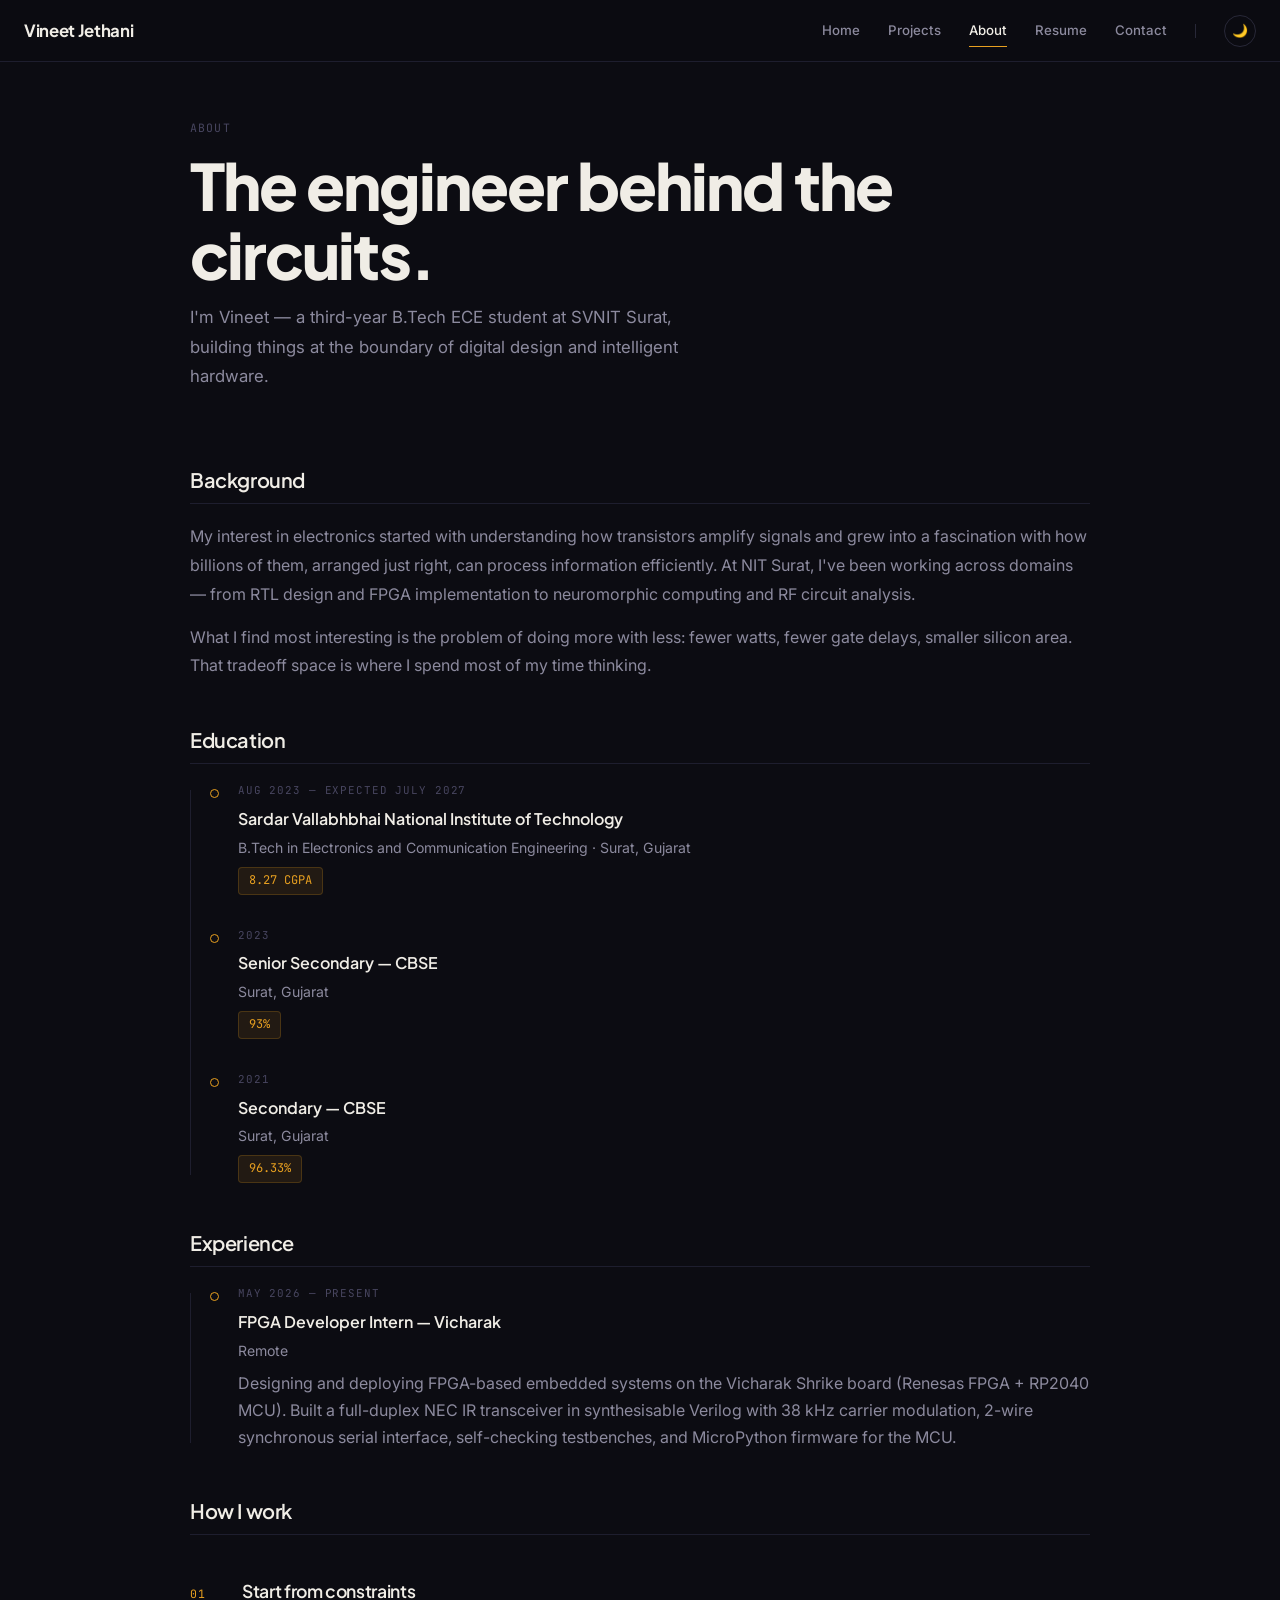
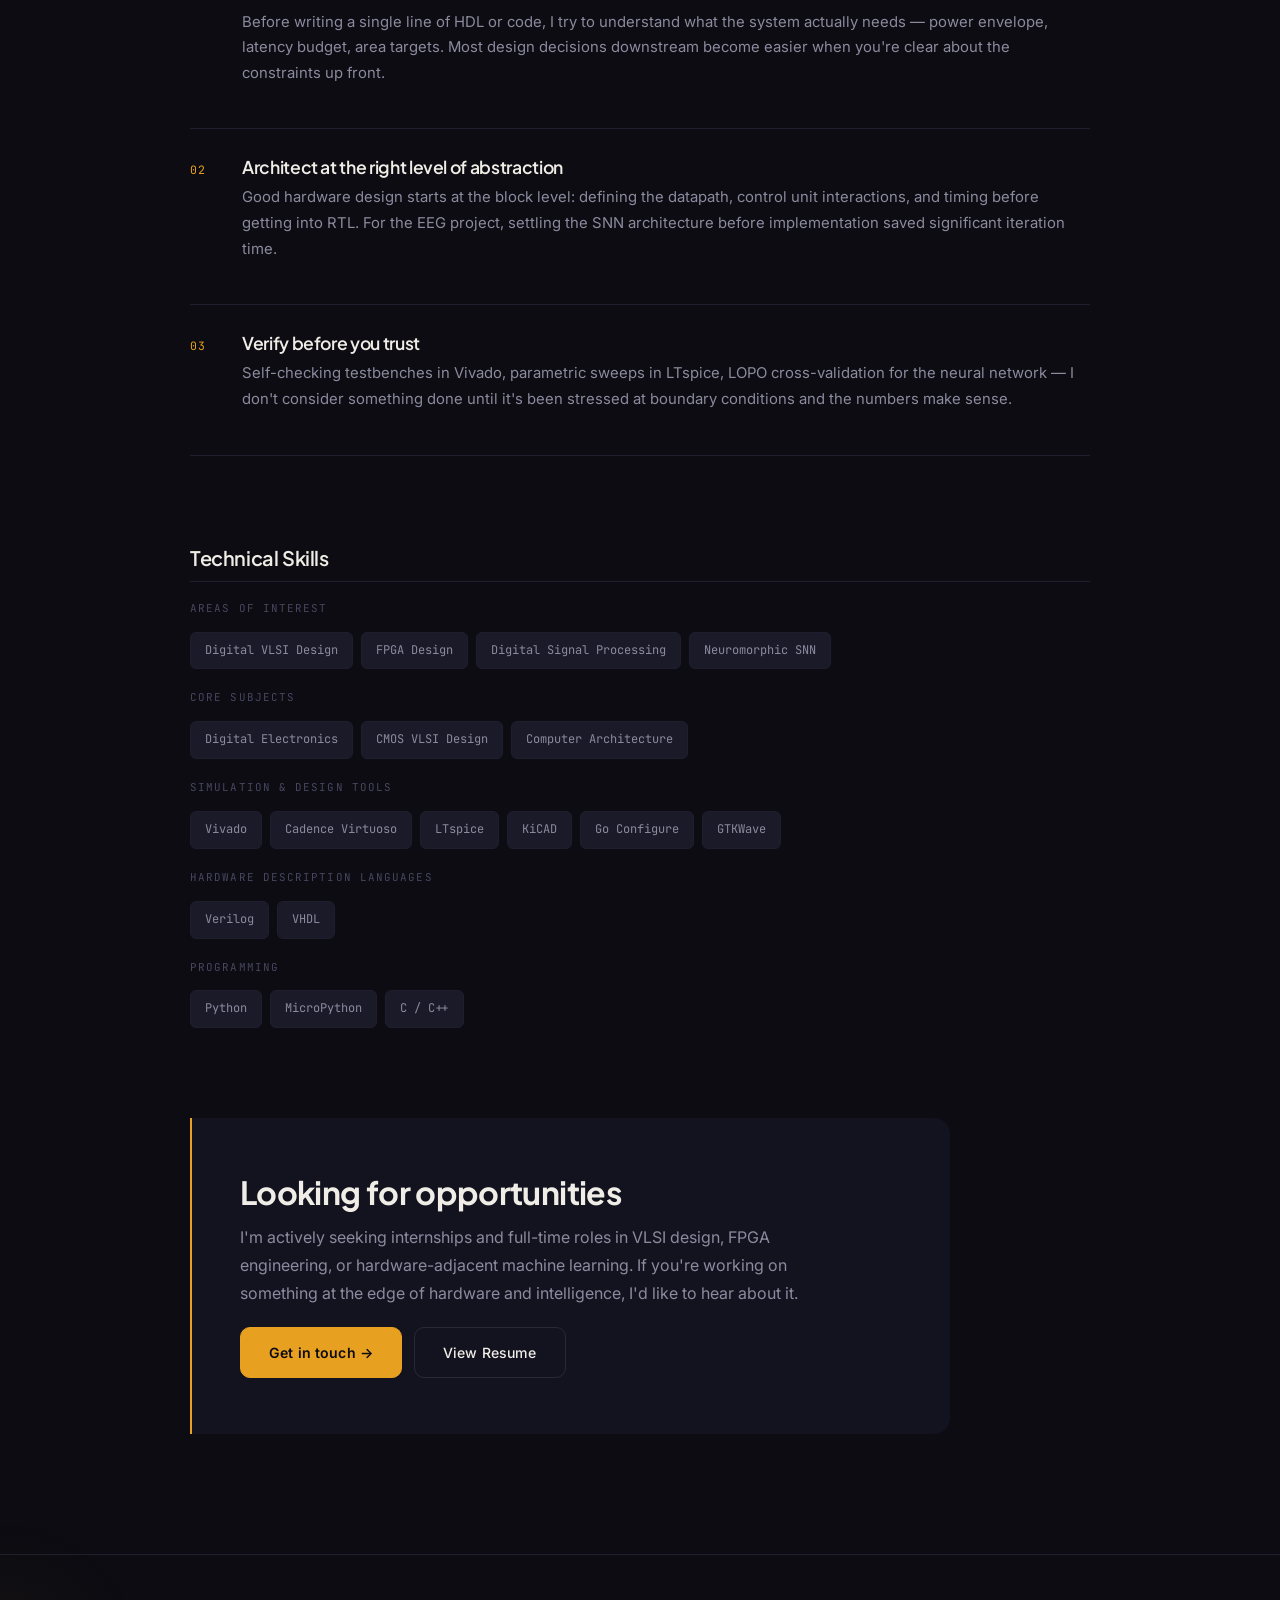
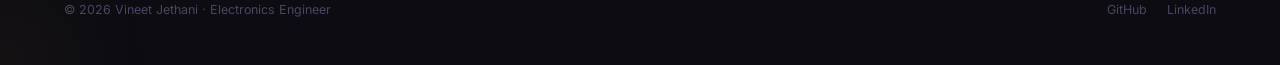
==== commit 3ed736bb: "Initial commit: Portfolio redesign and IR project" ====
--- a/about.html
+++ b/about.html
@@ -49,7 +49,7 @@
                         <span class="timeline-year">Aug 2023 — Expected July 2027</span>
                         <div class="timeline-title">Sardar Vallabhbhai National Institute of Technology</div>
                         <div class="timeline-sub">B.Tech in Electronics and Communication Engineering · Surat, Gujarat</div>
-                        <span class="timeline-score">8.10 CGPA</span>
+                        <span class="timeline-score">8.27 CGPA</span>
                     </div>
 
                     <div class="timeline-item">
@@ -64,6 +64,21 @@
                         <div class="timeline-title">Secondary — CBSE</div>
                         <div class="timeline-sub">Surat, Gujarat</div>
                         <span class="timeline-score">96.33%</span>
+                    </div>
+
+                </div>
+            </section>
+
+            <!-- Experience -->
+            <section class="paper-section reveal">
+                <h2>Experience</h2>
+                <div class="timeline">
+
+                    <div class="timeline-item">
+                        <span class="timeline-year">May 2026 — Present</span>
+                        <div class="timeline-title">FPGA Developer Intern — Vicharak</div>
+                        <div class="timeline-sub">Remote</div>
+                        <p style="margin-top: 8px; color: var(--text-secondary); line-height: 1.7;">Designing and deploying FPGA-based embedded systems on the Vicharak Shrike board (Renesas FPGA + RP2040 MCU). Built a full-duplex NEC IR transceiver in synthesisable Verilog with 38 kHz carrier modulation, 2-wire synchronous serial interface, self-checking testbenches, and MicroPython firmware for the MCU.</p>
                     </div>
 
                 </div>
@@ -129,6 +144,8 @@
                         <span class="skill-tag">Cadence Virtuoso</span>
                         <span class="skill-tag">LTspice</span>
                         <span class="skill-tag">KiCAD</span>
+                        <span class="skill-tag">Go Configure</span>
+                        <span class="skill-tag">GTKWave</span>
                     </div>
                 </div>
 
@@ -144,6 +161,7 @@
                     <span class="skills-category-label">Programming</span>
                     <div class="skill-tags">
                         <span class="skill-tag">Python</span>
+                        <span class="skill-tag">MicroPython</span>
                         <span class="skill-tag">C / C++</span>
                     </div>
                 </div>
@@ -189,7 +207,7 @@
                 <aside class="resume-sidebar">
                     <div class="metric-card"><div class="metric-label">University</div><div class="metric-value">SVNIT Surat</div></div>
                     <div class="metric-card"><div class="metric-label">Degree</div><div class="metric-value">B.Tech ECE</div></div>
-                    <div class="metric-card"><div class="metric-label">CGPA</div><div class="metric-value">8.10 / 10</div></div>
+                    <div class="metric-card"><div class="metric-label">CGPA</div><div class="metric-value">8.27 / 10</div></div>
                     <div class="metric-card"><div class="metric-label">Graduation</div><div class="metric-value">July 2027</div></div>
                     <div style="flex-grow:1;"></div>
                     <div style="display:flex; flex-direction:column; gap:10px;">
